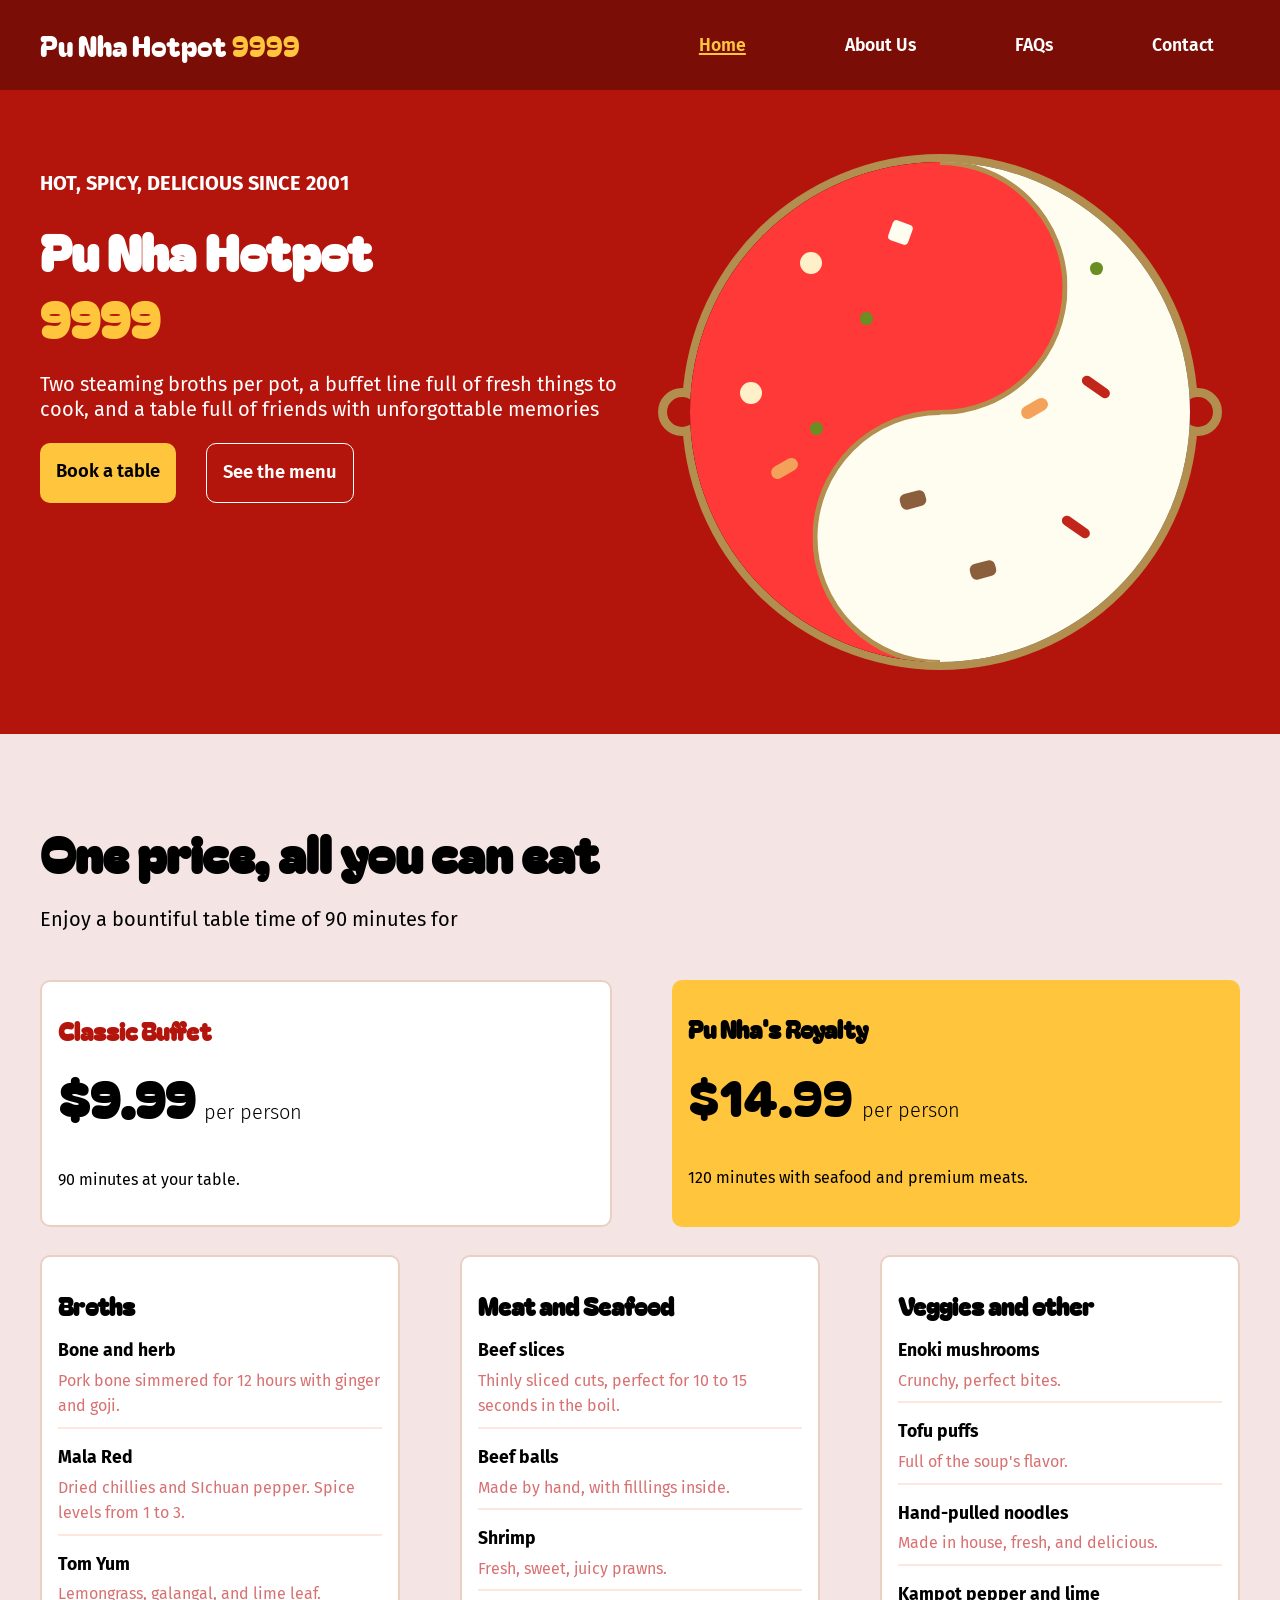
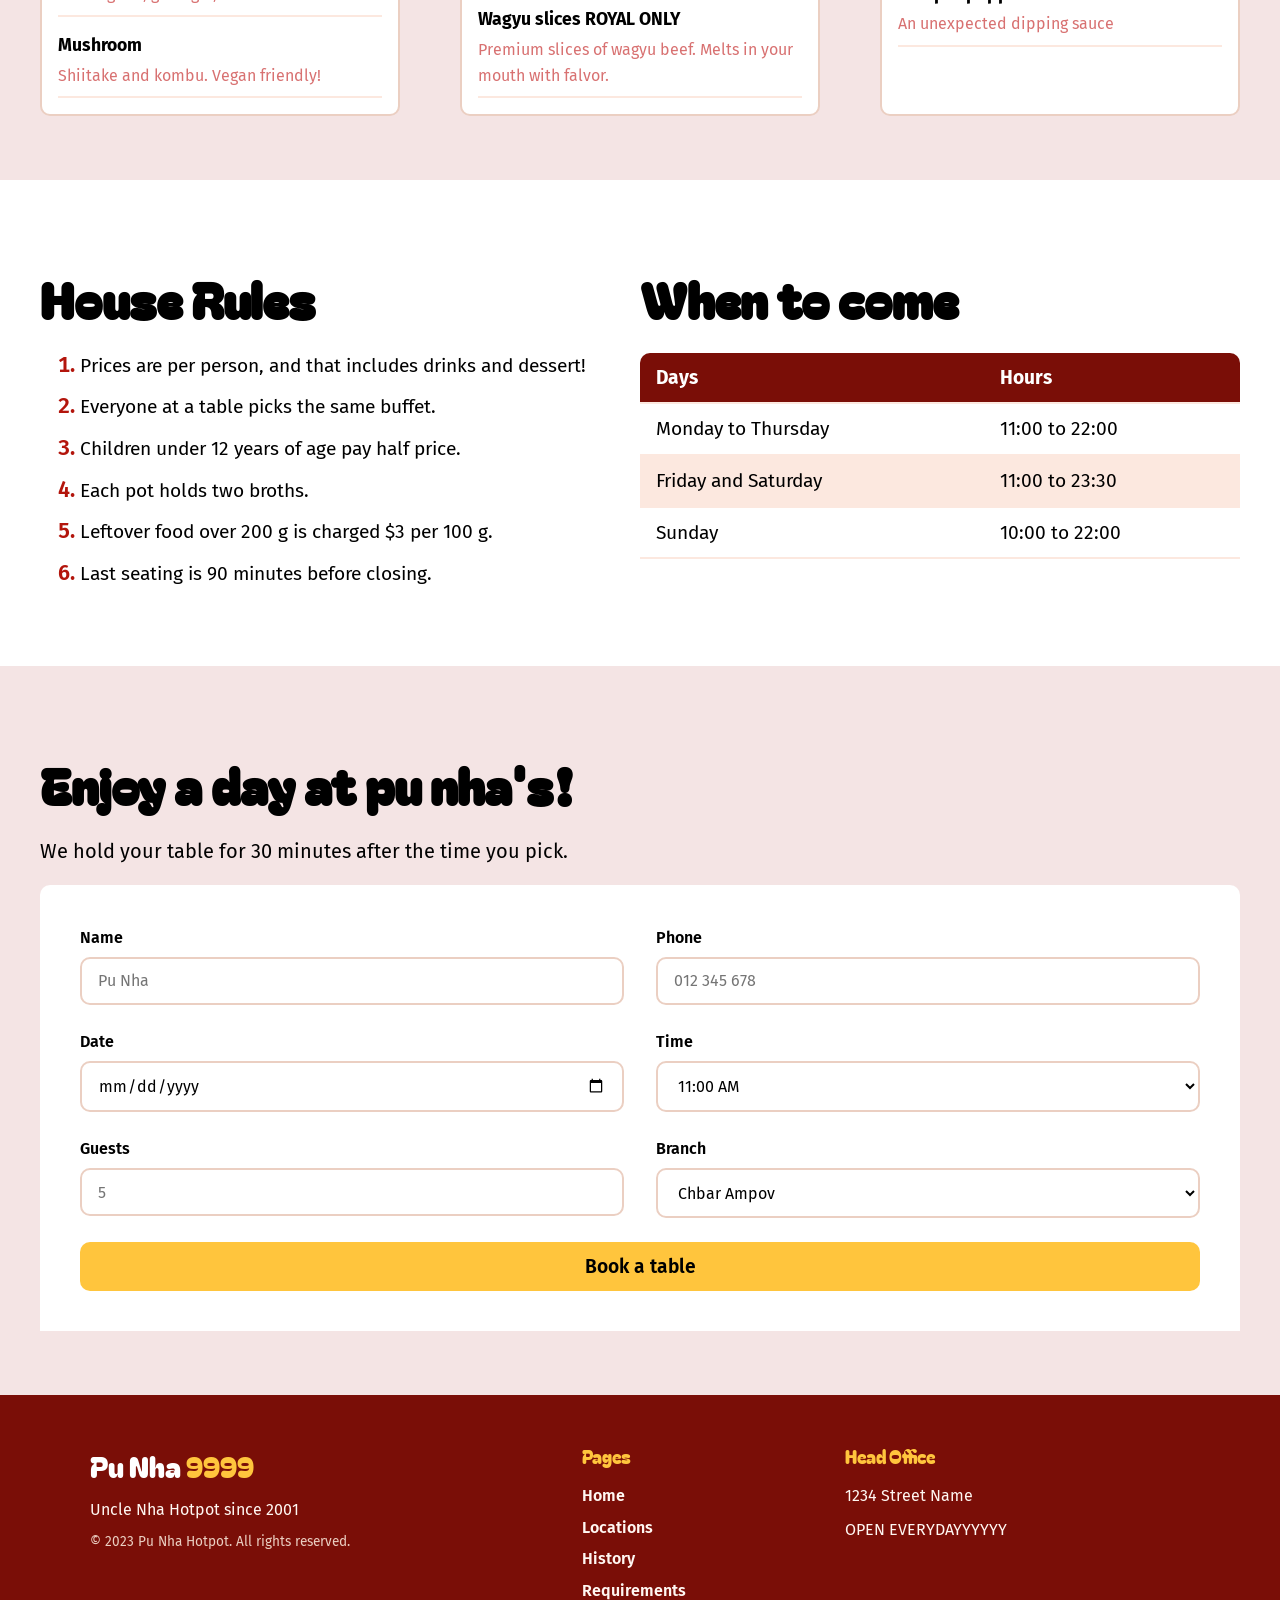
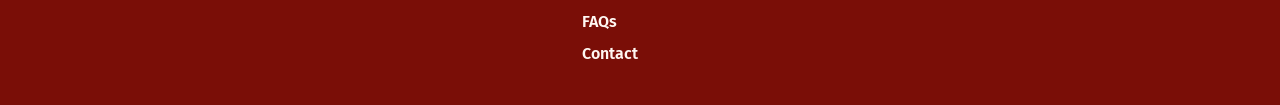
==== index.html @ 995eb87c "Fix the problem in locations" ====
<!doctype html>
<html lang="en">
  <head>
    <link rel="preconnect" href="https://fonts.googleapis.com" />
    <link rel="preconnect" href="https://fonts.gstatic.com" crossorigin />
    <link
      href="https://fonts.googleapis.com/css2?family=Bagel+Fat+One&family=Fira+Sans:ital,wght@0,100;0,200;0,300;0,400;0,500;0,600;0,700;0,800;0,900;1,100;1,200;1,300;1,400;1,500;1,600;1,700;1,800;1,900&display=swap"
      rel="stylesheet"
    />
    <link rel="icon" href="./public/favicon.ico" />
    <meta charset="utf-8" />
    <meta name="viewport" content="width=device-width, initial-scale=1.0" />
    <link rel="stylesheet" href="/style/style.css" />
    <link rel="stylesheet" href="/style/typography.css">
    <title>Homepage  •  Pu Nha Hotpot 9999</title>
  </head>
  <body>

    <header>
      <a href="/" class="nav-header">Pu Nha Hotpot <span>9999</span></a>

      <nav>
        <a href="/" class="nav-item home">Home</a>

        <div class="dropdown">
          <span class="nav-item about-us">About Us</span>
          <div class="dropdown-menu">
            <a href="about%20us/locations.html" class="dropdown-item">Locations</a>
            <a href="about%20us/history.html" class="dropdown-item">History</a>
          </div>
        </div>

        <div class="dropdown">
          <span class="nav-item faqs">FAQs</span>
          <div class="dropdown-menu">
            <a href="/franchising/faqs.html" class="dropdown-item">FAQs</a>
            <a href="/franchising/requirements.html" class="dropdown-item"
              >Requirements</a
            >
          </div>
        </div>

        <a href="contacts.html" class="nav-item contact">Contact</a>
      </nav>
    </header>

    <main>

      <section class="hero">
        <div class="hero-left">
          <div class="hero-left-text">
                <h2>HOT, SPICY, DELICIOUS SINCE 2001</h2>
                <h1>Pu Nha Hotpot</h1>
                <h1><span>9999</span></h1>
                <h3>
                  Two steaming broths per pot, a buffet line full of fresh things to
                  cook, and a table full of friends with unforgottable memories
                </h3>
          </div>

            <div class="hero-left-buttons-container">
              <a href="#form" class="hero-left-button hero-button-left">Book a table</a>
              <a href="#menu" class="hero-left-button hero-button-right">See the menu</a>
            </div>
        </div>

        <div class="hero-right">
          <div class="pot-rim">
            <div class="pot-handle pot-handle-left"></div>
            <div class="pot-handle pot-handle-right"></div>
            <div class="pot-interior">

              <div class="soup soup-red"></div>
              <div class="soup soup-white"></div>

              <div class="curve curve-top"></div>
              <div class="curve curve-bottom"></div>

              <span class="ingredient ingredient-mushroom" style="top: 18%; left: 22%"></span>
              <span class="ingredient ingredient-mushroom" style="top: 44%; left: 10%"></span>
              <span class="ingredient ingredient-tofu" style="top: 12%; left: 40%"></span>
              <span class="ingredient ingredient-bean" style="top: 30%; left: 34%"></span>
              <span class="ingredient ingredient-shrimp" style="top: 60%; left: 16%"></span>
              <span class="ingredient ingredient-bean" style="top: 52%; left: 24%"></span>
              <span class="ingredient ingredient-shrimp" style="top: 48%; left: 66%"></span>
              <span class="ingredient ingredient-bean" style="top: 20%; left: 80%"></span>
              <span class="ingredient ingredient-chili" style="top: 72%; left: 74%"></span>
              <span class="ingredient ingredient-meat" style="top: 80%; left: 56%"></span>
              <span class="ingredient ingredient-chili" style="top: 44%; left: 78%"></span>
              <span class="ingredient ingredient-meat" style="top: 66%; left: 42%"></span>
            </div>
          </div>
        </div>
      </section>

      <section class="menu" id="menu">
        <div class="menu-text">
          <h2 class="content-heading">One price, all you can eat</h2>
          <p class="content-paragraph">
            Enjoy a bountiful table time of 90 minutes for
          </p>
        </div>

          <div class="menu-item-container">

              <div class="menu-item-title menu-item-title-left">
                <h2 class="menu-top-heading">Classic Buffet</h2>
                <h1>$9.99 <span>per person</span></h1>
                <p class="menu-paragraph">90 minutes at your table.</p>
              </div>

              <div class="menu-item-title menu-item-title-right">
                <h2 class="menu-top-heading">Pu Nha's Royalty</h2>
                <h1>$14.99 <span>per person</span></h1>
                <p class="menu-paragraph">120 minutes with seafood and premium meats.</p>
              </div>

          </div>

          <div class="menu-item-container">
            <div class="menu-item-list">
              <h2 class="menu-top-heading">Broths</h2>
              <ul>
                <li>
                  <h4 class="menu-inner-heading">Bone and herb</h4>
                  <p class="menu-inner-paragraph">Pork bone simmered for 12 hours with ginger and goji.</p>
                </li>
                <li>
                  <h4 class="menu-inner-heading">Mala Red</h4>
                  <p class="menu-inner-paragraph">Dried chillies and SIchuan pepper. Spice levels from 1 to 3.</p>
                </li>
                <li>
                  <h4 class="menu-inner-heading">Tom Yum</h4>
                  <p class="menu-inner-paragraph">Lemongrass, galangal, and lime leaf.</p>
                </li>
                <li>
                  <h4 class="menu-inner-heading">Mushroom</h4>
                  <p class="menu-inner-paragraph">Shiitake and kombu. Vegan friendly!</p>
                </li>
              </ul>
            </div>

            <div class="menu-item-list">
              <h2 class="menu-top-heading">Meat and Seafood</h2>
              <ul>
                <li>
                  <h4 class="menu-inner-heading">Beef slices</h4>
                  <p class="menu-inner-paragraph">Thinly sliced cuts, perfect for 10 to 15 seconds in the boil.</p>
                </li>
                <li>
                  <h4 class="menu-inner-heading">Beef balls</h4>
                  <p class="menu-inner-paragraph">Made by hand, with filllings inside.</p>
                </li>
                <li>
                  <h4 class="menu-inner-heading">Shrimp</h4>
                  <p class="menu-inner-paragraph">Fresh, sweet, juicy prawns.</p>
                </li>
                <li>
                  <h4 class="menu-inner-heading">Wagyu slices <span>ROYAL ONLY</span></h4>
                  <p class="menu-inner-paragraph">Premium slices of wagyu beef. Melts in your mouth with falvor.</p>
                </li>
              </ul>   
            </div>

            <div class="menu-item-list">
              <h2 class="menu-top-heading">Veggies and other</h2>
              <ul>
                <li>
                  <h4 class="menu-inner-heading">Enoki mushrooms</h4>
                  <p class="menu-inner-paragraph">Crunchy, perfect bites.</p>
                </li>
                <li>
                  <h4 class="menu-inner-heading">Tofu puffs</h4>
                  <p class="menu-inner-paragraph">Full of the soup's flavor.</p>
                </li>
                <li>
                  <h4 class="menu-inner-heading">Hand-pulled noodles</h4>
                  <p class="menu-inner-paragraph">Made in house, fresh, and delicious.</p>
                </li>
                <li>
                  <h4 class="menu-inner-heading">Kampot pepper and lime</h4>
                  <p class="menu-inner-paragraph">An unexpected dipping sauce</p>
                </li>
              </ul>            
            </div>
          </div>
      </section>

      <section class="info">
        <div class="info-left">
          <h1 class="content-heading">House Rules</h1>
          <ol class="info-left-list">
            <li>Prices are per person, and that includes drinks and dessert!</li>
            <li>Everyone at a table picks the same buffet.</li>
            <li>Children under 12 years of age pay half price.</li>
            <li>Each pot holds two broths.</li>
            <li>Leftover food over 200 g is charged $3 per 100 g.</li>
            <li>Last seating is 90 minutes before closing.</li>
          </ol>
        </div>

        <div class="info-right">
          <h1  class="content-heading">When to come</h1>
          <table class="info-right-table">
            <tr class="list-head">
              <th>Days</th>
              <th>Hours</th>
            </tr>

            <tr>
              <td>Monday to Thursday</td>
              <td>11:00 to 22:00</td>
            </tr>

            <tr>
              <td class="info-right-table-special">Friday and Saturday</td>
              <td class="info-right-table-special">11:00 to 23:30</td>
            </tr>

            <tr>
              <td>Sunday</td>
              <td>10:00 to 22:00</td>
            </tr>
          </table>
        </div>
      </section>

      <section class="form" id="form">
        <div class="form-text">
          <h2 class="content-heading">Enjoy a day at pu nha's!</h2>
          <p class="content-paragraph">We hold your table for 30 minutes after the time you pick.</p>
        </div>

        <form action="/submit" method="post">
          <div class="field">
            <label for="name">Name</label>
            <input
              type="text"
              id="name"
              name="name"
              placeholder="Pu Nha"
              required
            />
          </div>

          <div class="field">
            <label for="phone">Phone</label>
            <input
              type="tel"
              id="phone"
              name="phone"
              placeholder="012 345 678"
              required
            />
          </div>

          <div class="field">
            <label for="date">Date</label>
            <input
              type="date"
              id="date"
              name="date"
              required
            />
          </div>

          <div class="field">
            <label for="time">Time</label>
            <select id="time" name="time" required>
              <option value="11:00">11:00 AM</option>
              <option value="12:00">12:00 PM</option>
              <option value="13:00">1:00 PM</option>
              <option value="14:00">2:00 PM</option>        
              <option value="15:00">3:00 PM</option>    
              <option value="16:00">4:00 PM</option>
              <option value="17:00">5:00 PM</option>
              <option value="18:00">6:00 PM</option>
              <option value="19:00">7:00 PM</option>
              <option value="20:00">8:00 PM</option>
              <option value="21:00">9:00 PM</option>
              <option value="22:00">10:00 PM</option>
            </select>
          </div>

          <div class="field">
            <label for="guests">Guests</label>
            <input
              type="number"
              id="guests"
              name="guests"
              placeholder="5"
              required
            />
          </div>

          <div class="field">
            <label for="branch">Branch</label>
            <select id="branch" name="branch" required>
              <option value="chbar ampov">Chbar Ampov</option>
              <option value="russey keo">Russey Keo</option>
              <option value="ta khmao">Ta Khmao</option>
            </select>
          </div>

            <input type="submit" value="Book a table" class="form-button"/>
        
        </form>

      
        
      </section>
    </main>

    <footer class="site-footer">
      <div class="footer-grid">
        <div>
          <p class="footer-logo">Pu Nha <span>9999</span></p>
          <p>Uncle Nha Hotpot since 2001</p>
          <p class="footer-small">© 2023 Pu Nha Hotpot. All rights reserved.</p>
        </div>

        <div>
          <h3>Pages</h3>
          <ul>
            <li><a href="index.html">Home</a></li>
            <li><a href="about%20us/locations.html">Locations</a></li>
            <li><a href="about%20us/history.html">History</a></li>
            <li><a href="franchising/requirements.html">Requirements</a></li>
            <li><a href="franchising/faqs.html">FAQs</a></li>
            <li><a href="contacts.html">Contact</a></li>
          </ul>
        </div>

        <div>
          <h3>Head Office</h3>
          <p>1234 Street Name</p>
          <p>OPEN EVERYDAYYYYYY</p>
        </div>
      </div>
    </footer>
  </body>
</html>
---- style/style.css ----
@import url("https://fonts.googleapis.com/css2?family=Bagel+Fat+One&family=Fira+Sans:wght@400;600;700&display=swap");

body {
  margin: 0;
  display: flex;
  flex-direction: column;
  min-height: 100dvh;
  padding: 0;
}

main {
  flex: 1;
}

/* --------------------- nav bar ----------------------------*/

header {
  position: sticky;
  top: 0;
  z-index: 10;

  display: flex;
  justify-content: space-between;
  align-items: center;

  height: 10dvh;
  padding-inline: max(1.5rem, calc(100% - 1200px) / 2);
  background-color: #7a0e07;
}

nav {
  display: flex;
  gap: 3em;
}


@media screen and (max-width: 870px) {
  .nav-header {
    display: none;
  } 

  header {
    justify-content: center;
  }

  nav {
    width: 100%;
    justify-content: center;
    gap: 0.5em;
  }
}



.nav-header {
  color: white;
  text-decoration: none;
}

.nav-header span {
  color: #ffc53d;
}

.nav-item {
  display: block;

  padding: 0.9rem 1.6rem; /* change dis value to increase the background box size, I am tempted to just remove it atp.*/

  color: white;
  text-decoration: none;

  border-radius: 12px;
}

.nav-item:hover,
.nav-item.active {
  color: #ffc53d;
  text-decoration: underline;
  text-decoration-thickness: 2px;
  text-underline-offset: 0.1rem;
  cursor: pointer;
}

.home {
  color: #ffc53d;
  text-decoration: underline;
  text-decoration-thickness: 2px;
  text-underline-offset: 0.1rem;
}

.dropdown {
  position: relative;
}

.dropdown-menu {
  position: absolute;
  top: 100%;
  left: 0%;

  display: none;
  flex-direction: column;

  padding: 12px;
  min-width: 100%;

  border: 1px black solid;
  border-radius: 10px;
  background-color: white;
}

.dropdown:hover .dropdown-menu,
.dropdown:focus-within .dropdown-menu {
  display: flex;
}

.dropdown-item {
  padding: 0.5rem 1rem;

  color: black;
  text-decoration: none;
  white-space: nowrap;
}

.dropdown-item:hover {
  border-radius: 10px;

  background-color: #ffc53d;
}

/* ------------ nav bar ends here ----------------*/

/* ------------ Hero ---------------- */

.hero {
    display: flex;
    line-height: 1.6rem;

    padding: 4rem 0;
    padding-inline: max(1.5rem, calc(100% - 1200px) / 2);

    background-color:#b3150c;
}

@media screen and (max-width: 870px) {
  .hero {
    flex-direction: column;
    gap: 1.5rem;
  }
}

.hero-left {
    display: flex;
    flex-direction: column;
    flex: 1;
}

.hero-left h2 {
    color: white;
}

.hero-left h1 {
    color: white;
}

.hero-left span {
    color: #ffc53d;
}

.hero-left h3 {
    color: white;
}

.hero-left-buttons-container {
    display: flex;
    gap: 5%;
}

.hero-left-button {
    text-decoration: none;
    padding: 1rem;

    transition: background-color 0.25s ease, color 0.25s ease, transform 0.3s ease;
}

.hero-button-left {
    color: black;
    background-color:#ffc53d;
    border-radius: 10px;
}

.hero-button-right {
    color: white;
    border: 1px white solid;
    border-radius: 10px;
}

.hero-left-button:hover {

    transform: rotate(2.5deg);

    color: black;
    background-color: white;
} 

/* hero right is empty for now, there will be a hotpot in it */
.hero-right {
    display: flex;
    justify-content: center;
    align-items: center;

    flex: 1;


.pot-rim {
  position: relative;
  isolation: isolate; /* keeps the handles' z-index: -1 inside the pot, not behind the hero */

  width: 90%;
  max-width: 500px;
  padding: 0.5rem;
  aspect-ratio: 1/1;

  border-radius: 50%;
  background-color: #b38f4f;
}

/* handles: gold ring filled with the hero background, tucked behind the rim */
.pot-handle {
  position: absolute;
  top: 50%;
  transform: translateY(-50%);
  z-index: -1;

  width: 3rem;
  aspect-ratio: 1/1;
  box-sizing: border-box;

  border: 0.6rem solid #b38f4f;
  border-radius: 50%;
  background-color: #b3150c;
}

.pot-handle-left {
  left: -1.5rem;
}

.pot-handle-right {
  right: -1.5rem;
}

.pot-interior {
  position: relative;
  width: 100%;
  height: 100%;
  border-radius: 50%;
  overflow: hidden;

  animation: spin 30s linear infinite;
  background-color: black;
}

}

@keyframes spin {
  0% {
    transform: rotate(0deg);
  }
  100% {
    transform: rotate(360deg);
  }
}

.soup {
  position: absolute;
  top: 0;
  width: 50%;
  height: 100%;
}

.soup-red {
  left: 0;
  background-color: #ff3838;
}

.pot-interior:has(.soup-red:hover, .curve-top:hover) :is(.soup-red, .curve-top),
.pot-interior:has(.soup-white:hover, .curve-bottom:hover) :is(.soup-white, .curve-bottom) {
  filter: brightness(1.25);
}

.soup-white {
  right: 0;
  background-color: #fffdf0;

}

.curve {
  position: absolute;
  left: 50%;
  width: calc(50% + 5px); /* +border so the stroke is centered on the 50% circle */
  aspect-ratio: 1/1;
  box-sizing: border-box;
  border: 5px solid #b38f4f;
  border-radius: 50%;
  transform: translateX(-50%);
  z-index: 2;
}

.curve-top {
  top: -2.5px;
  background-color: #ff3838;
  clip-path: inset(0 0 0 50%); /* keep right half: the S-curve */
}

.curve-bottom {
  bottom: -2.5px;
  background-color: #fffdf0;
  clip-path: inset(0 50% 0 0); /* keep left half */
}

/* ingredients: positioned by inline top/left inside .pot-interior */
.ingredient {
  position: absolute;
  z-index: 3; /* above .curve (z-index: 2) */
}

.ingredient-mushroom {
  width: 1.4rem;
  aspect-ratio: 1/1;
  border-radius: 50%;
  background-color: #fff0c9;
}

.ingredient-tofu {
  width: 1.3rem;
  aspect-ratio: 1/1;
  border-radius: 4px;
  background-color: #fffdf0;
  transform: rotate(20deg);
}

.ingredient-bean {
  width: 0.8rem;
  aspect-ratio: 1/1;
  border-radius: 50%;
  background-color: #6b8e23;
}

.ingredient-shrimp {
  width: 1.8rem;
  height: 0.8rem;
  border-radius: 0.8rem;
  background-color: #f4a259;
  transform: rotate(-30deg);
}

.ingredient-chili {
  width: 2rem;
  height: 0.6rem;
  border-radius: 0.6rem;
  background-color: #c2261b;
  transform: rotate(35deg);
}

.ingredient-meat {
  width: 1.6rem;
  height: 1rem;
  border-radius: 6px;
  background-color: #8b5e3c;
  transform: rotate(-15deg);
}

/* ------------ Hero Ends Here --------*/



/* ------------- Menu ---------------- */
.menu {
    display: flex;
    flex-direction: column;
    line-height: 1.6rem;

    padding: 4rem 0;
    padding-inline: max(1.5rem, calc(100% - 1200px) / 2);
    gap: 1.75rem;

    background-color:#f4e4e4;
}

.menu-item-container {
  display: flex;
  flex-direction: row;
  gap: 5%;
}

.menu-item-title {

  border-radius: 10px;
  padding: 1rem;

  flex: 1;

  transition: transform 0.3s ease;
}

@media screen and (max-width: 870px) {
  .menu-item-container {
    flex-direction: column;
    gap: 1.5rem;
  }
}

.menu-item-title:hover, .menu-item-list:hover {
  transform: rotate(1.25deg);
}

.menu-item-title-left {
  background-color: white;
  border: 2px solid #ebcfc2;
}

.menu-item-title-right {
  background-color: #ffc53d;
}

.menu-item-list {
  background-color: white;
  border: 2px solid #ebcfc2;
  border-radius: 10px;
  padding: 1rem;

  flex: 1;

  transition: transform 0.3s ease;
}


.menu-item-list ul {
  display: flex;
  flex-direction: column;
  list-style: none;

  padding-left: 0;
  margin: 0;

  gap: 1rem;
}

.menu-item-list ul li {
  border-bottom: 2px solid #fce8df;
}

.menu-item-list ul li h4 {
  margin-top: 0px;
  margin-bottom: 0.25rem;
}

.menu-item-list ul li p {
  margin-top: 0;
  margin-bottom: 0.5rem;
}



/* ------------- Menu Ends Here ------ */

/* ------------- Info --------------- */
.info {
    display: flex;
    line-height: 1.6rem;

    padding: 4rem 0;
    padding-inline: max(1.5rem, calc(100% - 1200px) / 2);

}

@media screen and (max-width: 870px) {
  .info {flex-direction: column;}
}

.info-left ol {
  display: flex;
  flex-direction: column;
  gap: 1rem;

}

.info-left, .info-right {
    flex: 1;
}

.info-right table {
  border-collapse: separate;
  border-spacing: 0;

  text-align: left;
  width: 100%;


  border-radius: 10px 10px 0px 0px;
  overflow: hidden;
}

.info-right-table th, 
.info-right-table td {
  padding: 12px 16px;
  border-bottom: 2px #fce8df solid;
}

.info-right-table-special {
  background-color: #fce8df;
}

.info-right-table th {
  background-color: #7a0e07;
  color: white;
}

/* ------------- Info Ends here ------ */

/* ------------- Form --------------- */
.form {
    display: flex;
    flex-direction: column;
    line-height: 1.6rem;

    padding: 4rem 0;
    padding-inline: max(1.5rem, calc(100% - 1200px) / 2);

    background-color:#f4e4e4;    
}

.form form {
    display: grid;
    grid-template-columns: 1fr 1fr;
    gap: 1.5rem 2rem;

    padding: 2.5rem;
    border-radius: 10px 10px 0 0;
    background-color: white;
}

.field {
    display: flex;
    flex-direction: column;
    gap: 0.4rem;

}

.field input,
.field select {
    box-sizing: border-box;
    width: 100%;
    padding: 0.8rem 1rem;

    border: 2px solid #ebcfc2;
    border-radius: 10px;
    background-color: white;
}

.field input:hover,
.field select:hover,
.field input:focus,
.field select:focus {
    border-color: #b3150c;
    background-color: #fff7f2;
}

.form-button {
    grid-column: 1 / -1;
    width: 100%;

    cursor: pointer;
    justify-self: center;

    padding: 0.8rem 1.5rem;
    border: none;
    border-radius: 10px;
    background-color: #ffc53d;

    font-size: 1.2rem;
    font-weight: 600;

    transition: background-color 0.25s ease, color 0.25s ease, transform 0.3s ease;
}

.form-button:active {
  background-color: #b3150c;
  color: white;
  transform: scale(1.01);

}
/* ------------- Form Ends here ------ */
/* ----------------- HOMEPAGE ENDS HERE ----------------------*/

/* ------------ Footer ----------------*/
.site-footer {
  background: #7a0e07;
  color: #fff7f2;
  line-height: 1.6;
  padding: 48px 16px 32px;
}

.footer-grid {
  max-width: 1100px;
  margin: 0 auto;
  display: grid;
  grid-template-columns: 2fr 1fr 1.5fr;
  gap: 32px;
}

.footer-logo {
  color: white;
  margin: 0 0 8px;
}

.footer-logo span {
  color: #ffc53d;
}

.site-footer h3 {
  color: #ffc53d;
  margin: 0 0 12px;
}

.site-footer p {
  margin: 0 0 8px;
}

.site-footer ul {
  list-style: none;
  margin: 0;
  padding: 0;
}

.site-footer li {
  margin-bottom: 6px;
}

.site-footer a {
  color: #fff7f2;
  text-decoration: none;
}

.site-footer a:hover {
  color: #ffc53d;
  text-decoration: underline;
}

.footer-small {
  color: #ebcfc2;
}

@media (max-width: 700px) {
  .footer-grid {
    grid-template-columns: 1fr;
  }
}
/* ------------ End Footer ----------------*/

/* Start of the sub-heading styling */

.heading {
  background-color: #b3150c;
  margin: 0%;
}
.heading-label {
  margin: 0%;
  padding: 2% 0 0 10%;
  font-family: "Bagel Fat One", sans-serif;
  font-size: 3rem;
  color: white;
  font-weight: 100;
}
@media (min-width: 700px) {
  .heading-label {
    margin: 0%;
    padding: 2% 0 0 15%;
    font-family: "Bagel Fat One", sans-serif;
    font-size: 4rem;
    color: white;
    font-weight: 100;
  }
}
.heading-content {
  font-family: "Fira Sans", sans-serif;
  color: white;
  font-weight: 700;
  font-size: 1.5rem;
  margin: 0%;
  padding: 1% 0 0 10%;
}
@media (min-width: 700px) {
  .heading-content {
    font-family: "Fira Sans", sans-serif;
    color: white;
    font-weight: 700;
    font-size: 1.5rem;
    margin: 0%;
    padding: 1% 0 0 15%;
  }
}

/* End of subheading styling */
---- style/typography.css ----
body,
input,
select {
    font-family: 'Fira Sans', Arial, sans-serif;
}

/* ---------- nav ---------- */

.nav-header {
    font-family: "Bagel Fat One", serif;
    font-size: 1.75rem;
}

.nav-item {
    font-size: 1.1rem;
    font-weight: 600;
}

@media screen and (max-width: 412px) {
    .nav-item {
        font-size: 0.9rem;
    }
}

/* ---------- hero ---------- */

.hero-left h1,
.hero-left span {
    font-family: "Bagel Fat One", serif;
    font-size: 3.125rem;
}

.hero-left h2 {
    font-size: 1.25rem;
}

.hero-left h3 {
    font-size: 1.25rem;
    font-weight: 400;
}

.hero-left-button {
    font-size: 1.15rem;
    font-weight: 600;
}

/* ---------- shared section intro (menu, info, form) ---------- */

.content-top-heading {
    font-size: 1.25rem;
    color: #d87171;
}

.content-heading {
    font-family: "Bagel Fat One", serif;
    font-size: 3.125rem;
}

.content-paragraph {
    font-size: 1.25rem;
}

/* ---------- menu ---------- */

.menu h1 {
    font-family: "Bagel Fat One", serif;
}

.menu-top-heading {
    font-family: "Bagel Fat One", serif;
}

.menu-item-title h1 {
    font-size: 3.125rem;
}

.menu-item-title h1 span {
    font-family: 'Fira Sans', Arial, sans-serif;
    font-size: 1.25rem;
    font-weight: 300;
    color: black;
}

.menu-item-title-left h2 {
    color: #b3150c;
}

.menu-item-title-right h1 {
    color: black;
    font-weight: 100;
}

.menu-inner-heading {
    font-size: 1.1rem;
}

.menu-inner-paragraph {
    color: #d87171;
}

/* ---------- info ---------- */

.info ol li {
    font-size: 1.2rem;
}

.info ol li::marker {
    font-size: 1.35rem;
    font-weight: 600;
    color: #b3150c;
}

.info th,
.info td {
    font-size: 1.2rem;
}

/* ---------- form ---------- */

.field label {
    font-weight: 600;
}

.field input,
.field select {
    font-size: 1rem;
}

/* ---------- footer ---------- */

.footer-logo {
    font-family: "Bagel Fat One", serif;
    font-size: 1.8rem;
}

.site-footer h3 {
    font-family: "Bagel Fat One", serif;
    font-size: 1.1rem;
    font-weight: 400;
}

.site-footer a {
    font-weight: 600;
}

.footer-small {
    font-size: 0.85rem;
}

@media screen and (max-width: 630px) {
    .content-heading,
    .hero-left h1,
    .menu-item-title h1 
    {
        font-size: 2.5rem;
    }
}

@media screen and (max-width: 510px) {
    .content-heading,
    .hero-left h1,
    .menu-item-title h1 
    {
        font-size: 2rem;
    }
}

@media screen and (max-width: 400px) {
    .content-heading,
    .hero-left h1,
    .menu-item-title h1 
    {
        font-size: 1.75rem;
    }
}
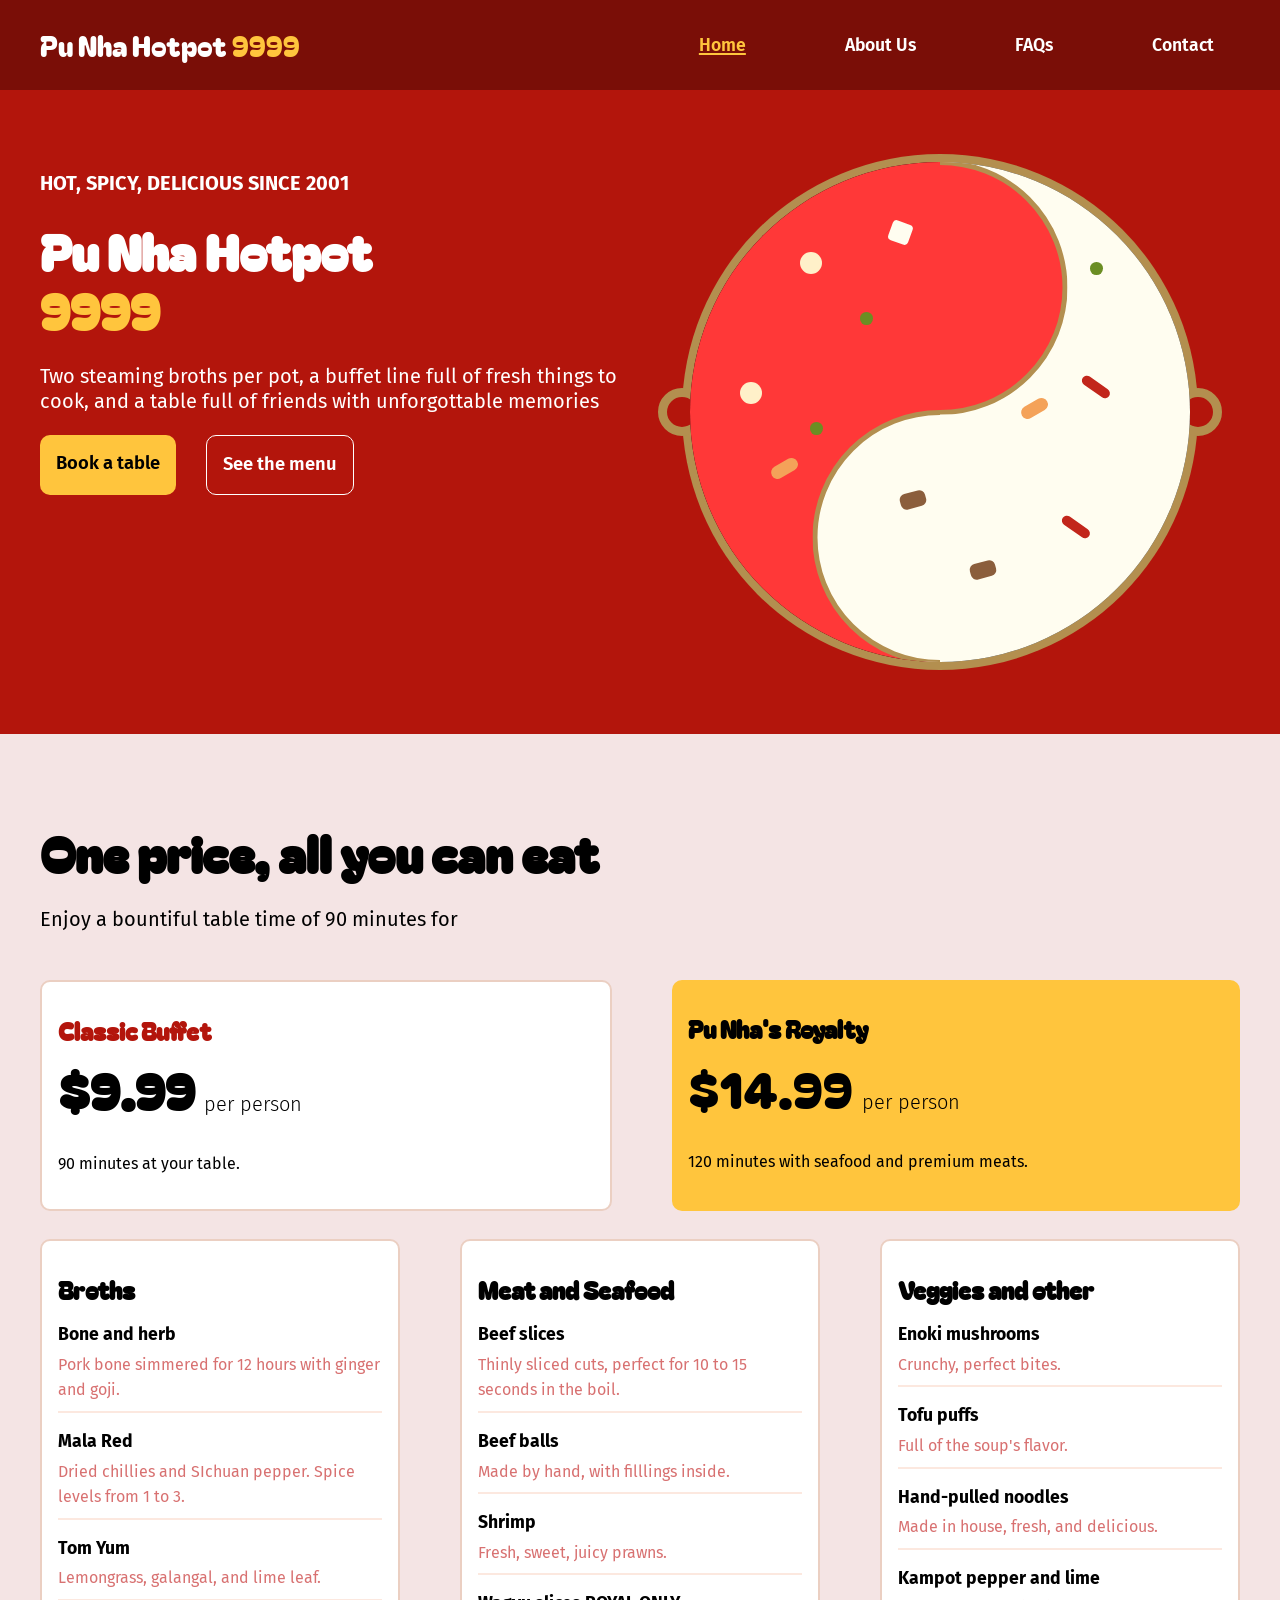
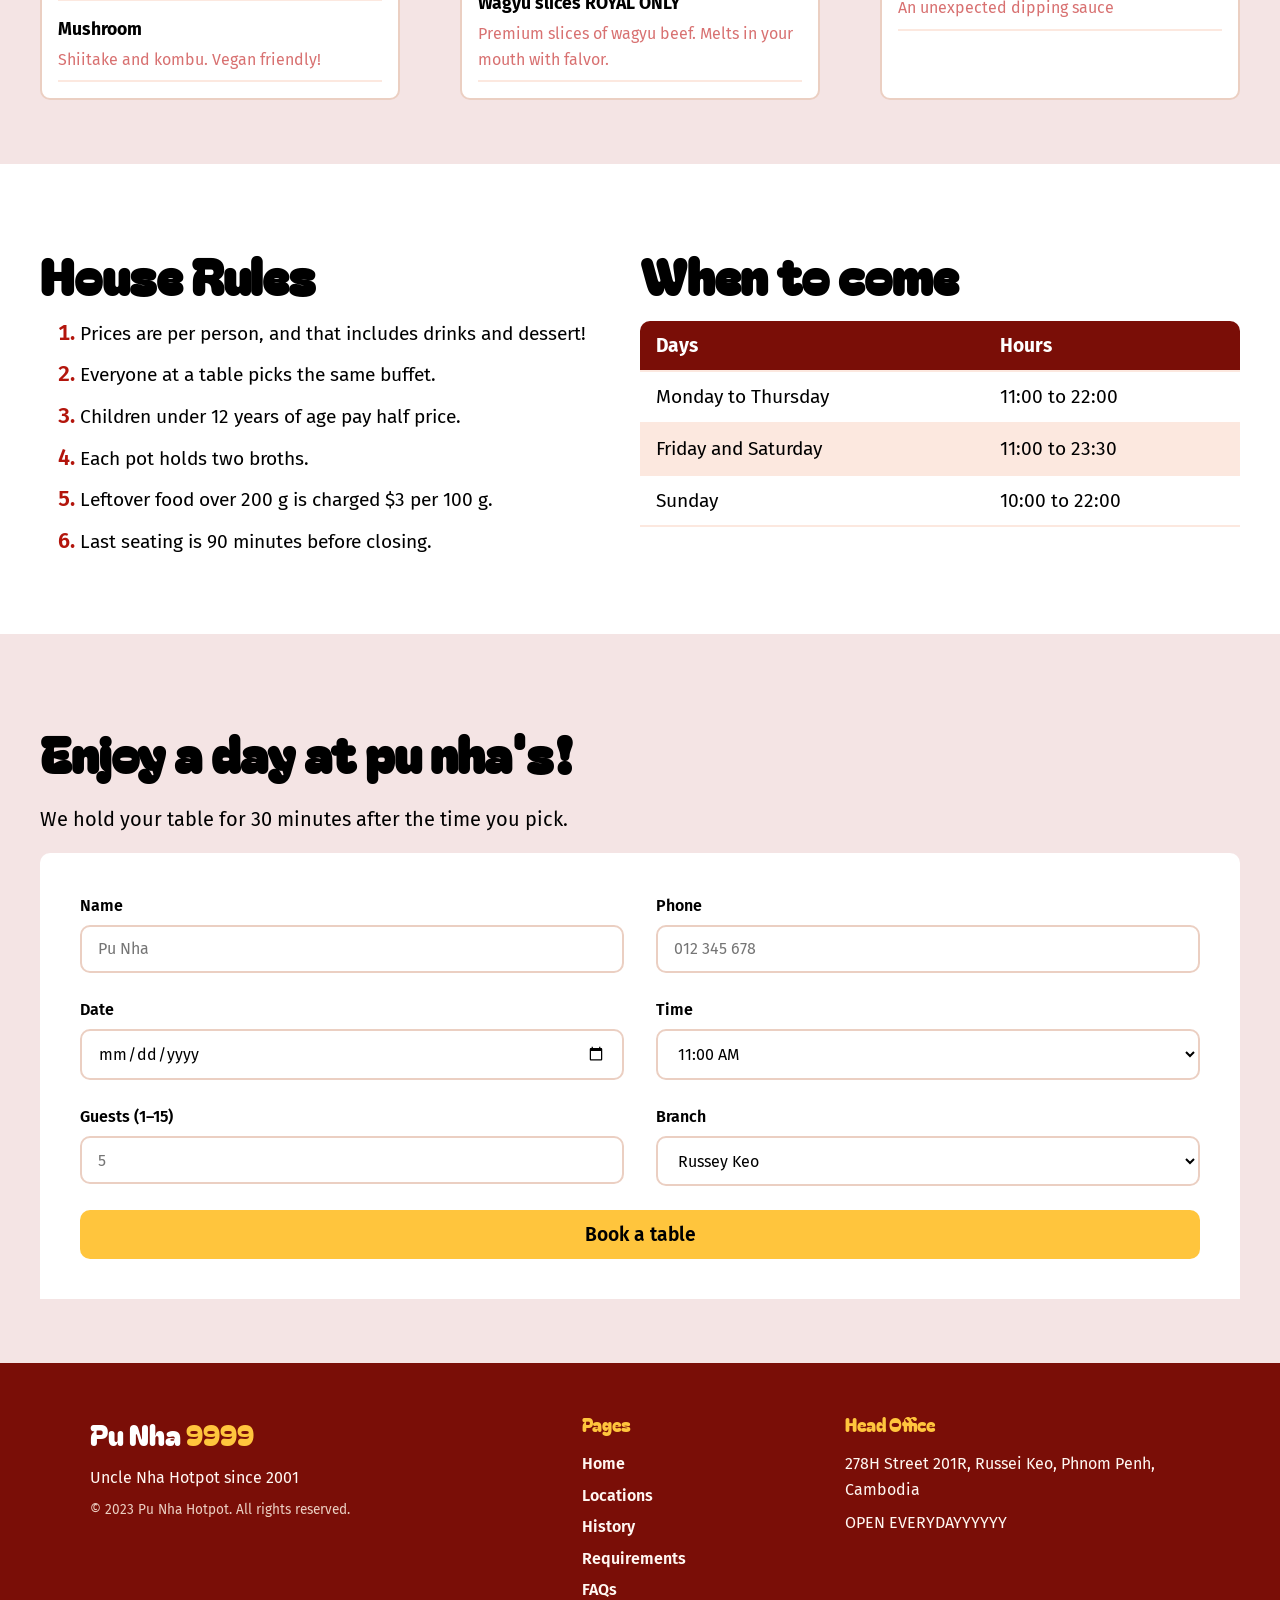
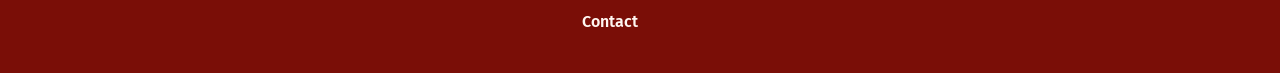
==== commit d1b79738: "Unify shared nav, footer, form and font loading across pages - Booking form: match branch list to lo" ====
--- a/index.html
+++ b/index.html
@@ -1,29 +1,23 @@
 <!doctype html>
 <html lang="en">
   <head>
-    <link rel="preconnect" href="https://fonts.googleapis.com" />
-    <link rel="preconnect" href="https://fonts.gstatic.com" crossorigin />
-    <link
-      href="https://fonts.googleapis.com/css2?family=Bagel+Fat+One&family=Fira+Sans:ital,wght@0,100;0,200;0,300;0,400;0,500;0,600;0,700;0,800;0,900;1,100;1,200;1,300;1,400;1,500;1,600;1,700;1,800;1,900&display=swap"
-      rel="stylesheet"
-    />
     <link rel="icon" href="./public/favicon.ico" />
     <meta charset="utf-8" />
     <meta name="viewport" content="width=device-width, initial-scale=1.0" />
-    <link rel="stylesheet" href="/style/style.css" />
-    <link rel="stylesheet" href="/style/typography.css">
+    <link rel="stylesheet" href="style/style.css" />
+    <link rel="stylesheet" href="style/typography.css">
     <title>Homepage  •  Pu Nha Hotpot 9999</title>
   </head>
   <body>
 
     <header>
-      <a href="/" class="nav-header">Pu Nha Hotpot <span>9999</span></a>
+      <a href="index.html" class="nav-header">Pu Nha Hotpot <span>9999</span></a>
 
       <nav>
-        <a href="/" class="nav-item home">Home</a>
+        <a href="index.html" class="nav-item active">Home</a>
 
         <div class="dropdown">
-          <span class="nav-item about-us">About Us</span>
+          <span class="nav-item">About Us</span>
           <div class="dropdown-menu">
             <a href="about%20us/locations.html" class="dropdown-item">Locations</a>
             <a href="about%20us/history.html" class="dropdown-item">History</a>
@@ -31,16 +25,15 @@
         </div>
 
         <div class="dropdown">
-          <span class="nav-item faqs">FAQs</span>
+          <span class="nav-item">FAQs</span>
           <div class="dropdown-menu">
-            <a href="/franchising/faqs.html" class="dropdown-item">FAQs</a>
-            <a href="/franchising/requirements.html" class="dropdown-item"
-              >Requirements</a
-            >
-          </div>
-        </div>
-
-        <a href="contacts.html" class="nav-item contact">Contact</a>
+            <a href="franchising/faqs.html" class="dropdown-item">FAQs</a>
+            <a href="franchising/requirements.html" class="dropdown-item"
+              >Requirements</a>
+          </div>
+        </div>
+
+        <a href="contacts.html" class="nav-item">Contact</a>
       </nav>
     </header>
 
@@ -49,13 +42,12 @@
       <section class="hero">
         <div class="hero-left">
           <div class="hero-left-text">
-                <h2>HOT, SPICY, DELICIOUS SINCE 2001</h2>
-                <h1>Pu Nha Hotpot</h1>
-                <h1><span>9999</span></h1>
-                <h3>
+                <p class="hero-top-heading">HOT, SPICY, DELICIOUS SINCE 2001</p>
+                <h1>Pu Nha Hotpot <span>9999</span></h1>
+                <p class="hero-subtitle">
                   Two steaming broths per pot, a buffet line full of fresh things to
                   cook, and a table full of friends with unforgottable memories
-                </h3>
+                </p>
           </div>
 
             <div class="hero-left-buttons-container">
@@ -104,14 +96,14 @@
           <div class="menu-item-container">
 
               <div class="menu-item-title menu-item-title-left">
-                <h2 class="menu-top-heading">Classic Buffet</h2>
-                <h1>$9.99 <span>per person</span></h1>
+                <h3 class="menu-top-heading">Classic Buffet</h3>
+                <p class="menu-price">$9.99 <span>per person</span></p>
                 <p class="menu-paragraph">90 minutes at your table.</p>
               </div>
 
               <div class="menu-item-title menu-item-title-right">
-                <h2 class="menu-top-heading">Pu Nha's Royalty</h2>
-                <h1>$14.99 <span>per person</span></h1>
+                <h3 class="menu-top-heading">Pu Nha's Royalty</h3>
+                <p class="menu-price">$14.99 <span>per person</span></p>
                 <p class="menu-paragraph">120 minutes with seafood and premium meats.</p>
               </div>
 
@@ -119,7 +111,7 @@
 
           <div class="menu-item-container">
             <div class="menu-item-list">
-              <h2 class="menu-top-heading">Broths</h2>
+              <h3 class="menu-top-heading">Broths</h3>
               <ul>
                 <li>
                   <h4 class="menu-inner-heading">Bone and herb</h4>
@@ -141,7 +133,7 @@
             </div>
 
             <div class="menu-item-list">
-              <h2 class="menu-top-heading">Meat and Seafood</h2>
+              <h3 class="menu-top-heading">Meat and Seafood</h3>
               <ul>
                 <li>
                   <h4 class="menu-inner-heading">Beef slices</h4>
@@ -163,7 +155,7 @@
             </div>
 
             <div class="menu-item-list">
-              <h2 class="menu-top-heading">Veggies and other</h2>
+              <h3 class="menu-top-heading">Veggies and other</h3>
               <ul>
                 <li>
                   <h4 class="menu-inner-heading">Enoki mushrooms</h4>
@@ -188,7 +180,7 @@
 
       <section class="info">
         <div class="info-left">
-          <h1 class="content-heading">House Rules</h1>
+          <h2 class="content-heading">House Rules</h2>
           <ol class="info-left-list">
             <li>Prices are per person, and that includes drinks and dessert!</li>
             <li>Everyone at a table picks the same buffet.</li>
@@ -200,7 +192,7 @@
         </div>
 
         <div class="info-right">
-          <h1  class="content-heading">When to come</h1>
+          <h2 class="content-heading">When to come</h2>
           <table class="info-right-table">
             <tr class="list-head">
               <th>Days</th>
@@ -232,6 +224,8 @@
         </div>
 
         <form action="/submit" method="post">
+          <fieldset>
+            <legend>Table reservation details</legend>
           <div class="field">
             <label for="name">Name</label>
             <input
@@ -283,12 +277,15 @@
           </div>
 
           <div class="field">
-            <label for="guests">Guests</label>
+            <label for="guests">Guests (1–15)</label>
             <input
               type="number"
               id="guests"
               name="guests"
               placeholder="5"
+              min="1"
+              max="15"
+              step="1"
               required
             />
           </div>
@@ -296,11 +293,13 @@
           <div class="field">
             <label for="branch">Branch</label>
             <select id="branch" name="branch" required>
+              <option value="russey keo">Russey Keo</option>
+              <option value="prampi makara">Prampi Makara</option>
               <option value="chbar ampov">Chbar Ampov</option>
-              <option value="russey keo">Russey Keo</option>
               <option value="ta khmao">Ta Khmao</option>
             </select>
           </div>
+          </fieldset>
 
             <input type="submit" value="Book a table" class="form-button"/>
         
@@ -333,7 +332,7 @@
 
         <div>
           <h3>Head Office</h3>
-          <p>1234 Street Name</p>
+          <p>278H Street 201R, Russei Keo, Phnom Penh, Cambodia</p>
           <p>OPEN EVERYDAYYYYYY</p>
         </div>
       </div>
--- a/style/style.css
+++ b/style/style.css
@@ -1,4 +1,4 @@
-@import url("https://fonts.googleapis.com/css2?family=Bagel+Fat+One&family=Fira+Sans:wght@400;600;700&display=swap");
+@import url("https://fonts.googleapis.com/css2?family=Bagel+Fat+One&family=Fira+Sans:wght@300;400;600;700&display=swap");
 
 body {
   margin: 0;
@@ -72,20 +72,33 @@
   border-radius: 12px;
 }
 
+/* hover / keyboard focus / pressed / current page. No :visited style: nav links stay the same colour whether visited or not. */
 .nav-item:hover,
+.nav-item:focus-visible,
 .nav-item.active {
   color: #ffc53d;
+  cursor: pointer;
+}
+
+.nav-item:hover,
+.nav-item:focus-visible {
+  background-color: #b3150c;
+}
+
+.nav-item:active {
+  background-color: #5c0a05;
+}
+
+.nav-item.active {
   text-decoration: underline;
   text-decoration-thickness: 2px;
   text-underline-offset: 0.1rem;
-  cursor: pointer;
-}
-
-.home {
-  color: #ffc53d;
-  text-decoration: underline;
-  text-decoration-thickness: 2px;
-  text-underline-offset: 0.1rem;
+}
+
+.nav-item:focus-visible,
+.dropdown-item:focus-visible {
+  outline: 2px solid #ffc53d;
+  outline-offset: 2px;
 }
 
 .dropdown {
@@ -119,11 +132,24 @@
   color: black;
   text-decoration: none;
   white-space: nowrap;
-}
-
-.dropdown-item:hover {
   border-radius: 10px;
-
+}
+
+.dropdown-item:hover,
+.dropdown-item:focus-visible {
+  background-color: #ffc53d;
+}
+
+.dropdown-item:active {
+  background-color: #e0a41a;
+}
+
+.dropdown-item.active {
+  font-weight: 700;
+  background-color: #ffe9b0;
+}
+
+.dropdown-item.active:hover {
   background-color: #ffc53d;
 }
 
@@ -154,7 +180,7 @@
     flex: 1;
 }
 
-.hero-left h2 {
+.hero-top-heading {
     color: white;
 }
 
@@ -166,7 +192,7 @@
     color: #ffc53d;
 }
 
-.hero-left h3 {
+.hero-subtitle {
     color: white;
 }
 
@@ -539,6 +565,33 @@
     background-color: white;
 }
 
+.form fieldset {
+    display: grid;
+    grid-column: 1 / -1;
+    grid-template-columns: 1fr 1fr;
+    gap: 1.5rem 2rem;
+
+    min-width: 0;
+    margin: 0;
+    padding: 0;
+    border: 0;
+}
+
+@media screen and (max-width: 500px) {
+    .form fieldset {
+        grid-template-columns: 1fr;
+    }
+}
+
+.form legend {
+    position: absolute;
+    width: 1px;
+    height: 1px;
+    overflow: hidden;
+    clip-path: inset(50%);
+    white-space: nowrap;
+}
+
 .field {
     display: flex;
     flex-direction: column;
--- a/style/typography.css
+++ b/style/typography.css
@@ -30,11 +30,18 @@
     font-size: 3.125rem;
 }
 
-.hero-left h2 {
-    font-size: 1.25rem;
+.hero-left h1 span {
+    display: block;
+    margin-top: 0.67em;
 }
 
-.hero-left h3 {
+.hero-top-heading {
+    font-size: 1.25rem;
+    font-weight: 700;
+    margin-block: 0.83em;
+}
+
+.hero-subtitle {
     font-size: 1.25rem;
     font-weight: 400;
 }
@@ -56,36 +63,44 @@
     font-size: 3.125rem;
 }
 
+.info .content-heading {
+    margin-block: 0.67em;
+}
+
 .content-paragraph {
     font-size: 1.25rem;
 }
 
 /* ---------- menu ---------- */
 
-.menu h1 {
+.menu-price {
     font-family: "Bagel Fat One", serif;
+    font-weight: 700;
+    margin-block: 0.67em;
 }
 
 .menu-top-heading {
     font-family: "Bagel Fat One", serif;
+    font-size: 1.5em;
+    margin-block: 0.83em;
 }
 
-.menu-item-title h1 {
+.menu-item-title .menu-price {
     font-size: 3.125rem;
 }
 
-.menu-item-title h1 span {
+.menu-item-title .menu-price span {
     font-family: 'Fira Sans', Arial, sans-serif;
     font-size: 1.25rem;
     font-weight: 300;
     color: black;
 }
 
-.menu-item-title-left h2 {
+.menu-item-title-left .menu-top-heading {
     color: #b3150c;
 }
 
-.menu-item-title-right h1 {
+.menu-item-title-right .menu-price {
     color: black;
     font-weight: 100;
 }
@@ -150,7 +165,7 @@
 @media screen and (max-width: 630px) {
     .content-heading,
     .hero-left h1,
-    .menu-item-title h1 
+    .menu-item-title .menu-price
     {
         font-size: 2.5rem;
     }
@@ -159,7 +174,7 @@
 @media screen and (max-width: 510px) {
     .content-heading,
     .hero-left h1,
-    .menu-item-title h1 
+    .menu-item-title .menu-price
     {
         font-size: 2rem;
     }
@@ -168,7 +183,7 @@
 @media screen and (max-width: 400px) {
     .content-heading,
     .hero-left h1,
-    .menu-item-title h1 
+    .menu-item-title .menu-price
     {
         font-size: 1.75rem;
     }
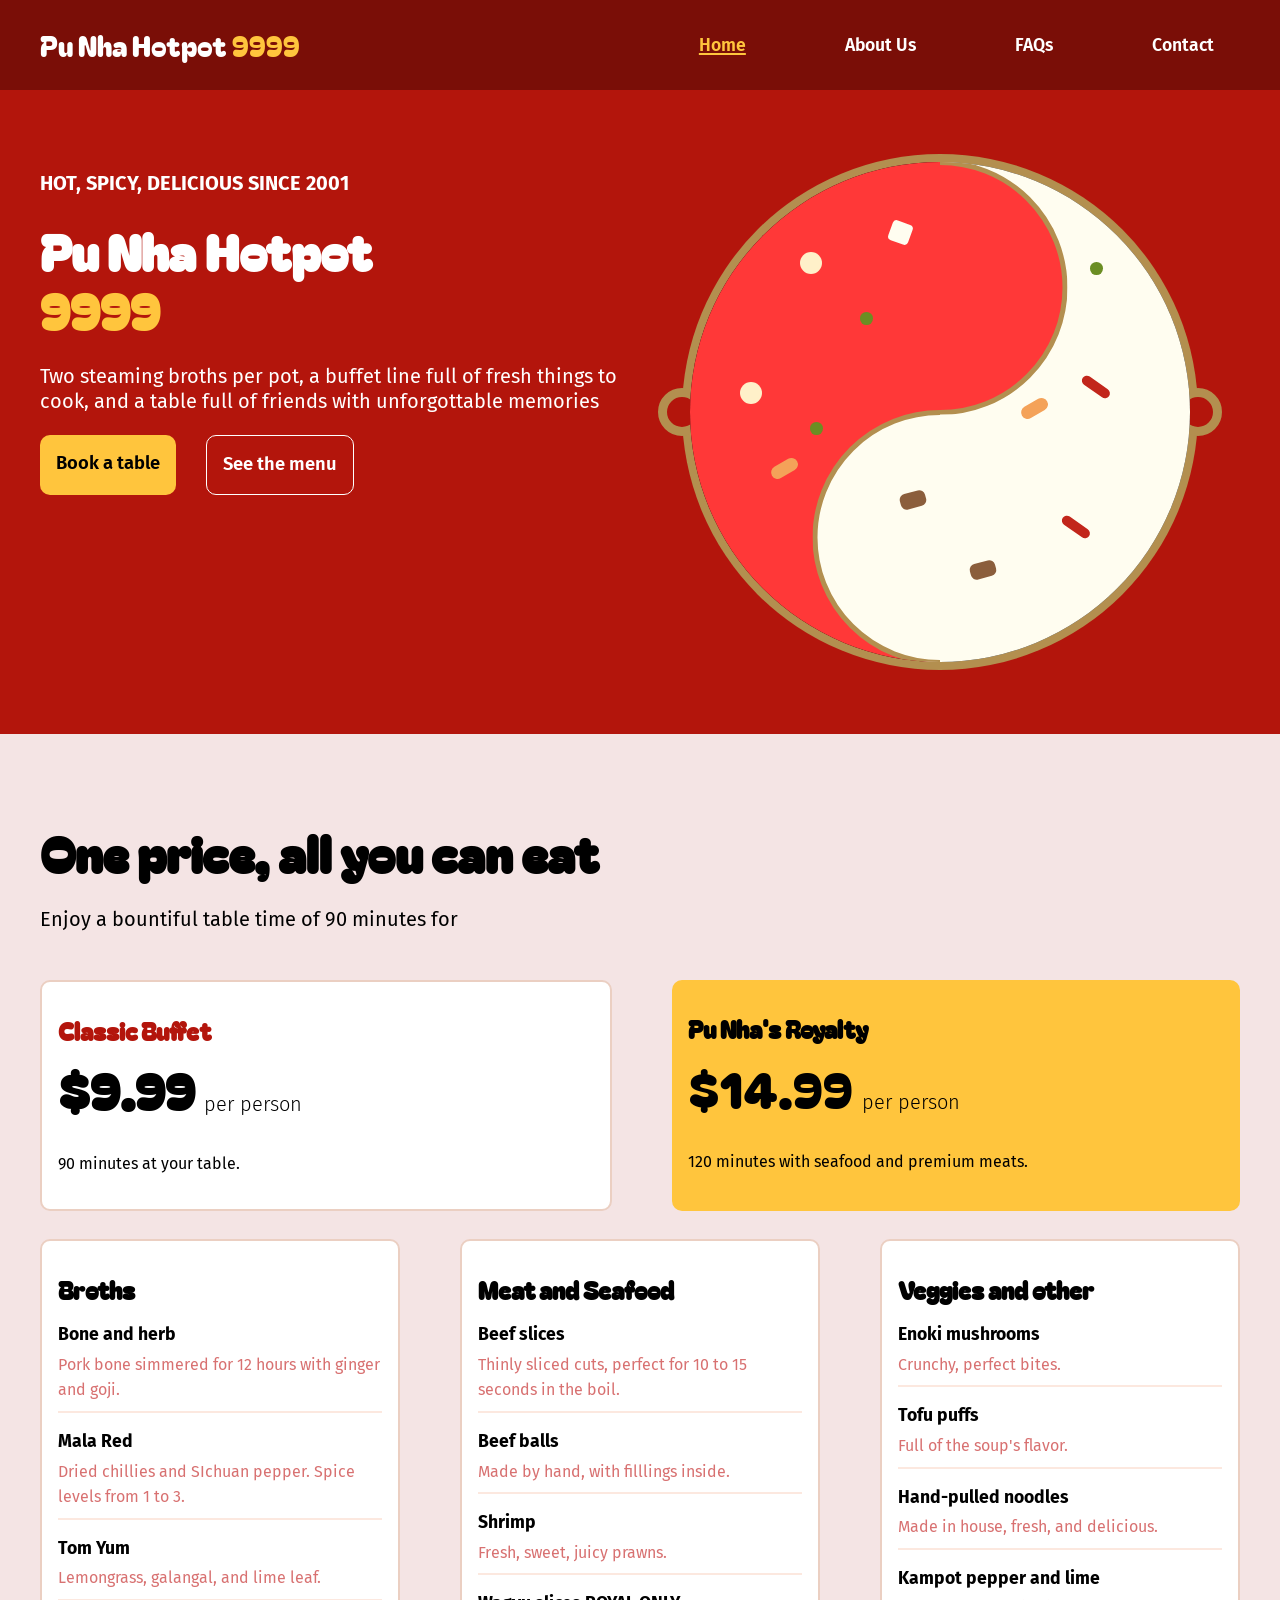
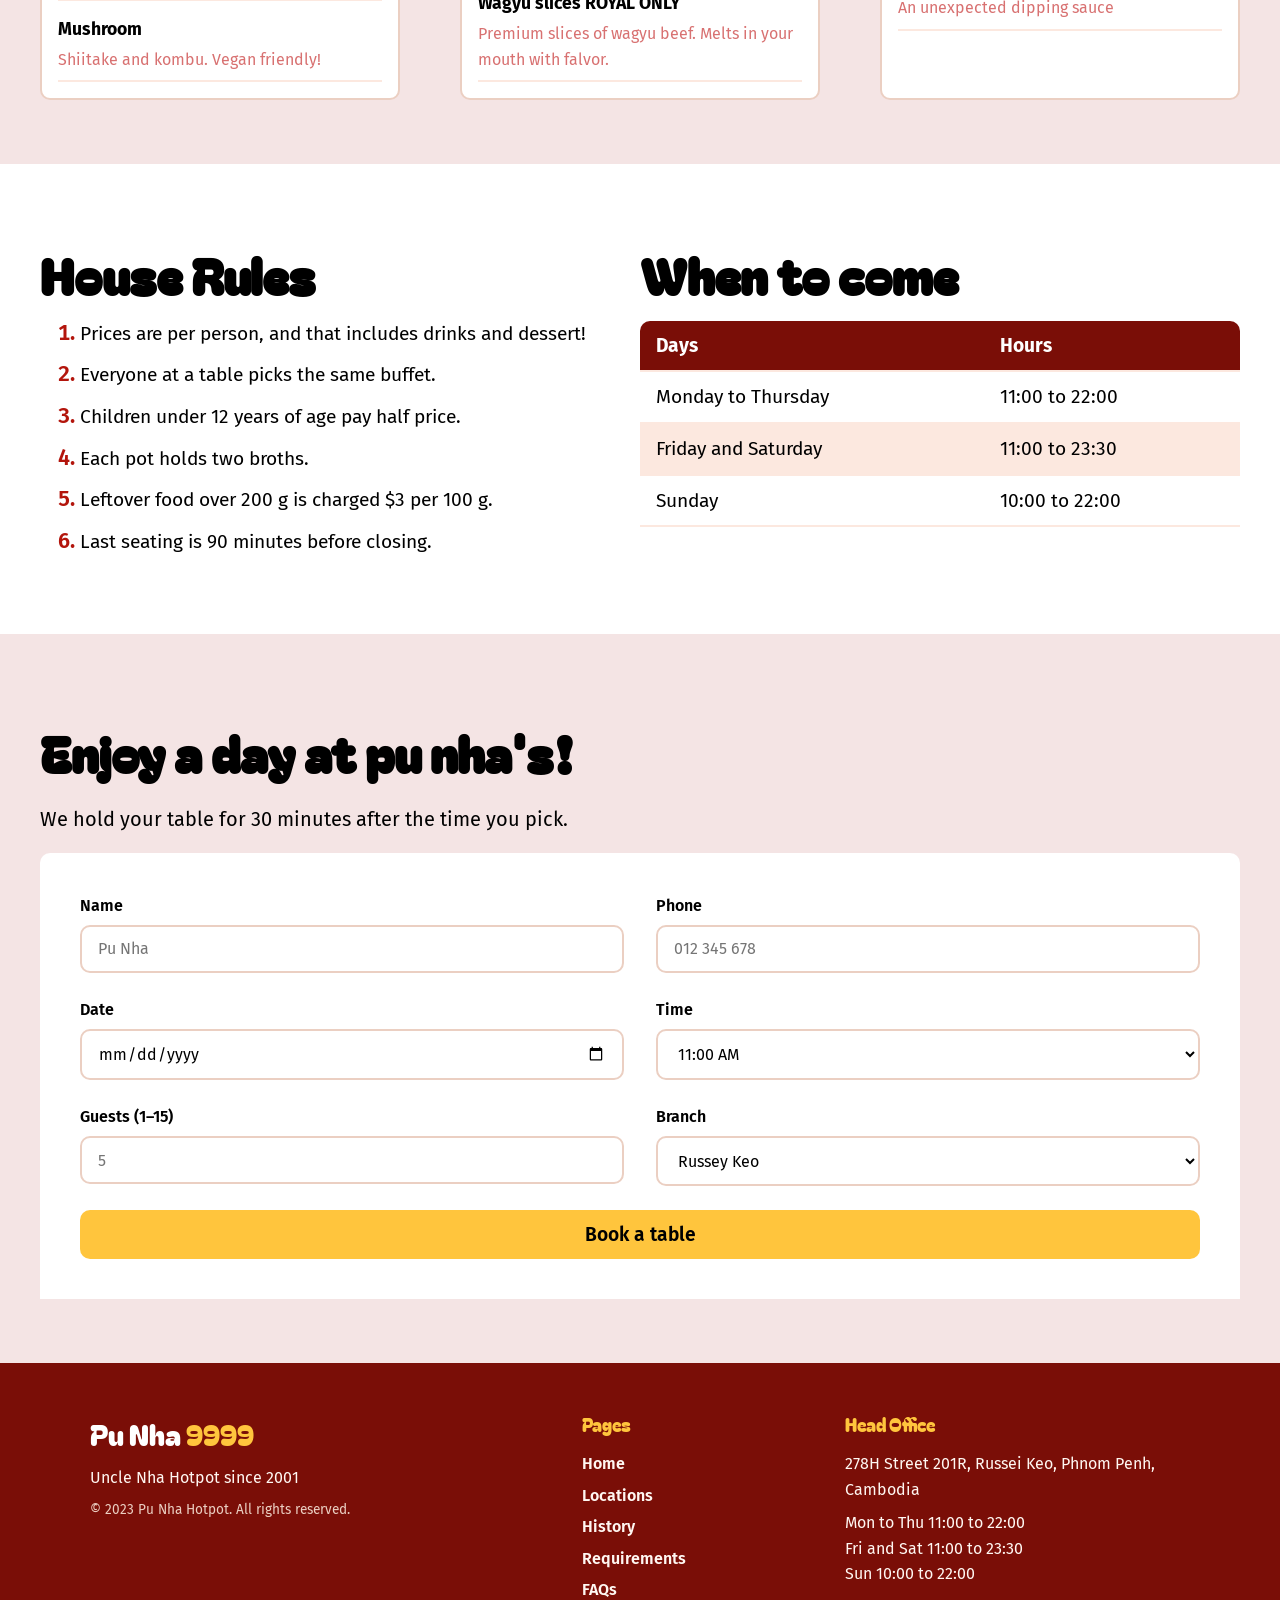
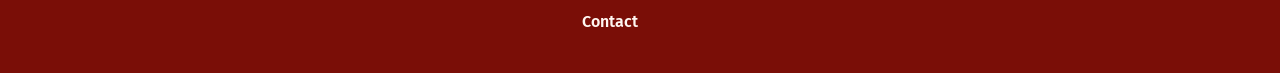
==== commit cd212b65: "fix the time in the footer" ====
--- a/index.html
+++ b/index.html
@@ -5,13 +5,14 @@
     <meta charset="utf-8" />
     <meta name="viewport" content="width=device-width, initial-scale=1.0" />
     <link rel="stylesheet" href="style/style.css" />
-    <link rel="stylesheet" href="style/typography.css">
-    <title>Homepage  •  Pu Nha Hotpot 9999</title>
+    <link rel="stylesheet" href="style/typography.css" />
+    <title>Homepage • Pu Nha Hotpot 9999</title>
   </head>
   <body>
-
     <header>
-      <a href="index.html" class="nav-header">Pu Nha Hotpot <span>9999</span></a>
+      <a href="index.html" class="nav-header"
+        >Pu Nha Hotpot <span>9999</span></a
+      >
 
       <nav>
         <a href="index.html" class="nav-item active">Home</a>
@@ -19,7 +20,9 @@
         <div class="dropdown">
           <span class="nav-item">About Us</span>
           <div class="dropdown-menu">
-            <a href="about%20us/locations.html" class="dropdown-item">Locations</a>
+            <a href="about%20us/locations.html" class="dropdown-item"
+              >Locations</a
+            >
             <a href="about%20us/history.html" class="dropdown-item">History</a>
           </div>
         </div>
@@ -29,7 +32,8 @@
           <div class="dropdown-menu">
             <a href="franchising/faqs.html" class="dropdown-item">FAQs</a>
             <a href="franchising/requirements.html" class="dropdown-item"
-              >Requirements</a>
+              >Requirements</a
+            >
           </div>
         </div>
 
@@ -38,22 +42,25 @@
     </header>
 
     <main>
-
       <section class="hero">
         <div class="hero-left">
           <div class="hero-left-text">
-                <p class="hero-top-heading">HOT, SPICY, DELICIOUS SINCE 2001</p>
-                <h1>Pu Nha Hotpot <span>9999</span></h1>
-                <p class="hero-subtitle">
-                  Two steaming broths per pot, a buffet line full of fresh things to
-                  cook, and a table full of friends with unforgottable memories
-                </p>
-          </div>
-
-            <div class="hero-left-buttons-container">
-              <a href="#form" class="hero-left-button hero-button-left">Book a table</a>
-              <a href="#menu" class="hero-left-button hero-button-right">See the menu</a>
-            </div>
+            <p class="hero-top-heading">HOT, SPICY, DELICIOUS SINCE 2001</p>
+            <h1>Pu Nha Hotpot <span>9999</span></h1>
+            <p class="hero-subtitle">
+              Two steaming broths per pot, a buffet line full of fresh things to
+              cook, and a table full of friends with unforgottable memories
+            </p>
+          </div>
+
+          <div class="hero-left-buttons-container">
+            <a href="#form" class="hero-left-button hero-button-left"
+              >Book a table</a
+            >
+            <a href="#menu" class="hero-left-button hero-button-right"
+              >See the menu</a
+            >
+          </div>
         </div>
 
         <div class="hero-right">
@@ -61,25 +68,60 @@
             <div class="pot-handle pot-handle-left"></div>
             <div class="pot-handle pot-handle-right"></div>
             <div class="pot-interior">
-
               <div class="soup soup-red"></div>
               <div class="soup soup-white"></div>
 
               <div class="curve curve-top"></div>
               <div class="curve curve-bottom"></div>
 
-              <span class="ingredient ingredient-mushroom" style="top: 18%; left: 22%"></span>
-              <span class="ingredient ingredient-mushroom" style="top: 44%; left: 10%"></span>
-              <span class="ingredient ingredient-tofu" style="top: 12%; left: 40%"></span>
-              <span class="ingredient ingredient-bean" style="top: 30%; left: 34%"></span>
-              <span class="ingredient ingredient-shrimp" style="top: 60%; left: 16%"></span>
-              <span class="ingredient ingredient-bean" style="top: 52%; left: 24%"></span>
-              <span class="ingredient ingredient-shrimp" style="top: 48%; left: 66%"></span>
-              <span class="ingredient ingredient-bean" style="top: 20%; left: 80%"></span>
-              <span class="ingredient ingredient-chili" style="top: 72%; left: 74%"></span>
-              <span class="ingredient ingredient-meat" style="top: 80%; left: 56%"></span>
-              <span class="ingredient ingredient-chili" style="top: 44%; left: 78%"></span>
-              <span class="ingredient ingredient-meat" style="top: 66%; left: 42%"></span>
+              <span
+                class="ingredient ingredient-mushroom"
+                style="top: 18%; left: 22%"
+              ></span>
+              <span
+                class="ingredient ingredient-mushroom"
+                style="top: 44%; left: 10%"
+              ></span>
+              <span
+                class="ingredient ingredient-tofu"
+                style="top: 12%; left: 40%"
+              ></span>
+              <span
+                class="ingredient ingredient-bean"
+                style="top: 30%; left: 34%"
+              ></span>
+              <span
+                class="ingredient ingredient-shrimp"
+                style="top: 60%; left: 16%"
+              ></span>
+              <span
+                class="ingredient ingredient-bean"
+                style="top: 52%; left: 24%"
+              ></span>
+              <span
+                class="ingredient ingredient-shrimp"
+                style="top: 48%; left: 66%"
+              ></span>
+              <span
+                class="ingredient ingredient-bean"
+                style="top: 20%; left: 80%"
+              ></span>
+              <span
+                class="ingredient ingredient-chili"
+                style="top: 72%; left: 74%"
+              ></span>
+              <span
+                class="ingredient ingredient-meat"
+                style="top: 80%; left: 56%"
+              ></span>
+              <span
+                class="ingredient ingredient-chili"
+                style="top: 44%; left: 78%"
+              ></span>
+              <span
+                class="ingredient ingredient-meat"
+                style="top: 66%; left: 42%"
+              ></span>
             </div>
           </div>
         </div>
@@ -93,96 +135,116 @@
           </p>
         </div>
 
-          <div class="menu-item-container">
-
-              <div class="menu-item-title menu-item-title-left">
-                <h3 class="menu-top-heading">Classic Buffet</h3>
-                <p class="menu-price">$9.99 <span>per person</span></p>
-                <p class="menu-paragraph">90 minutes at your table.</p>
-              </div>
-
-              <div class="menu-item-title menu-item-title-right">
-                <h3 class="menu-top-heading">Pu Nha's Royalty</h3>
-                <p class="menu-price">$14.99 <span>per person</span></p>
-                <p class="menu-paragraph">120 minutes with seafood and premium meats.</p>
-              </div>
-
-          </div>
-
-          <div class="menu-item-container">
-            <div class="menu-item-list">
-              <h3 class="menu-top-heading">Broths</h3>
-              <ul>
-                <li>
-                  <h4 class="menu-inner-heading">Bone and herb</h4>
-                  <p class="menu-inner-paragraph">Pork bone simmered for 12 hours with ginger and goji.</p>
-                </li>
-                <li>
-                  <h4 class="menu-inner-heading">Mala Red</h4>
-                  <p class="menu-inner-paragraph">Dried chillies and SIchuan pepper. Spice levels from 1 to 3.</p>
-                </li>
-                <li>
-                  <h4 class="menu-inner-heading">Tom Yum</h4>
-                  <p class="menu-inner-paragraph">Lemongrass, galangal, and lime leaf.</p>
-                </li>
-                <li>
-                  <h4 class="menu-inner-heading">Mushroom</h4>
-                  <p class="menu-inner-paragraph">Shiitake and kombu. Vegan friendly!</p>
-                </li>
-              </ul>
-            </div>
-
-            <div class="menu-item-list">
-              <h3 class="menu-top-heading">Meat and Seafood</h3>
-              <ul>
-                <li>
-                  <h4 class="menu-inner-heading">Beef slices</h4>
-                  <p class="menu-inner-paragraph">Thinly sliced cuts, perfect for 10 to 15 seconds in the boil.</p>
-                </li>
-                <li>
-                  <h4 class="menu-inner-heading">Beef balls</h4>
-                  <p class="menu-inner-paragraph">Made by hand, with filllings inside.</p>
-                </li>
-                <li>
-                  <h4 class="menu-inner-heading">Shrimp</h4>
-                  <p class="menu-inner-paragraph">Fresh, sweet, juicy prawns.</p>
-                </li>
-                <li>
-                  <h4 class="menu-inner-heading">Wagyu slices <span>ROYAL ONLY</span></h4>
-                  <p class="menu-inner-paragraph">Premium slices of wagyu beef. Melts in your mouth with falvor.</p>
-                </li>
-              </ul>   
-            </div>
-
-            <div class="menu-item-list">
-              <h3 class="menu-top-heading">Veggies and other</h3>
-              <ul>
-                <li>
-                  <h4 class="menu-inner-heading">Enoki mushrooms</h4>
-                  <p class="menu-inner-paragraph">Crunchy, perfect bites.</p>
-                </li>
-                <li>
-                  <h4 class="menu-inner-heading">Tofu puffs</h4>
-                  <p class="menu-inner-paragraph">Full of the soup's flavor.</p>
-                </li>
-                <li>
-                  <h4 class="menu-inner-heading">Hand-pulled noodles</h4>
-                  <p class="menu-inner-paragraph">Made in house, fresh, and delicious.</p>
-                </li>
-                <li>
-                  <h4 class="menu-inner-heading">Kampot pepper and lime</h4>
-                  <p class="menu-inner-paragraph">An unexpected dipping sauce</p>
-                </li>
-              </ul>            
-            </div>
-          </div>
+        <div class="menu-item-container">
+          <div class="menu-item-title menu-item-title-left">
+            <h3 class="menu-top-heading">Classic Buffet</h3>
+            <p class="menu-price">$9.99 <span>per person</span></p>
+            <p class="menu-paragraph">90 minutes at your table.</p>
+          </div>
+
+          <div class="menu-item-title menu-item-title-right">
+            <h3 class="menu-top-heading">Pu Nha's Royalty</h3>
+            <p class="menu-price">$14.99 <span>per person</span></p>
+            <p class="menu-paragraph">
+              120 minutes with seafood and premium meats.
+            </p>
+          </div>
+        </div>
+
+        <div class="menu-item-container">
+          <div class="menu-item-list">
+            <h3 class="menu-top-heading">Broths</h3>
+            <ul>
+              <li>
+                <h4 class="menu-inner-heading">Bone and herb</h4>
+                <p class="menu-inner-paragraph">
+                  Pork bone simmered for 12 hours with ginger and goji.
+                </p>
+              </li>
+              <li>
+                <h4 class="menu-inner-heading">Mala Red</h4>
+                <p class="menu-inner-paragraph">
+                  Dried chillies and SIchuan pepper. Spice levels from 1 to 3.
+                </p>
+              </li>
+              <li>
+                <h4 class="menu-inner-heading">Tom Yum</h4>
+                <p class="menu-inner-paragraph">
+                  Lemongrass, galangal, and lime leaf.
+                </p>
+              </li>
+              <li>
+                <h4 class="menu-inner-heading">Mushroom</h4>
+                <p class="menu-inner-paragraph">
+                  Shiitake and kombu. Vegan friendly!
+                </p>
+              </li>
+            </ul>
+          </div>
+
+          <div class="menu-item-list">
+            <h3 class="menu-top-heading">Meat and Seafood</h3>
+            <ul>
+              <li>
+                <h4 class="menu-inner-heading">Beef slices</h4>
+                <p class="menu-inner-paragraph">
+                  Thinly sliced cuts, perfect for 10 to 15 seconds in the boil.
+                </p>
+              </li>
+              <li>
+                <h4 class="menu-inner-heading">Beef balls</h4>
+                <p class="menu-inner-paragraph">
+                  Made by hand, with filllings inside.
+                </p>
+              </li>
+              <li>
+                <h4 class="menu-inner-heading">Shrimp</h4>
+                <p class="menu-inner-paragraph">Fresh, sweet, juicy prawns.</p>
+              </li>
+              <li>
+                <h4 class="menu-inner-heading">
+                  Wagyu slices <span>ROYAL ONLY</span>
+                </h4>
+                <p class="menu-inner-paragraph">
+                  Premium slices of wagyu beef. Melts in your mouth with falvor.
+                </p>
+              </li>
+            </ul>
+          </div>
+
+          <div class="menu-item-list">
+            <h3 class="menu-top-heading">Veggies and other</h3>
+            <ul>
+              <li>
+                <h4 class="menu-inner-heading">Enoki mushrooms</h4>
+                <p class="menu-inner-paragraph">Crunchy, perfect bites.</p>
+              </li>
+              <li>
+                <h4 class="menu-inner-heading">Tofu puffs</h4>
+                <p class="menu-inner-paragraph">Full of the soup's flavor.</p>
+              </li>
+              <li>
+                <h4 class="menu-inner-heading">Hand-pulled noodles</h4>
+                <p class="menu-inner-paragraph">
+                  Made in house, fresh, and delicious.
+                </p>
+              </li>
+              <li>
+                <h4 class="menu-inner-heading">Kampot pepper and lime</h4>
+                <p class="menu-inner-paragraph">An unexpected dipping sauce</p>
+              </li>
+            </ul>
+          </div>
+        </div>
       </section>
 
       <section class="info">
         <div class="info-left">
           <h2 class="content-heading">House Rules</h2>
           <ol class="info-left-list">
-            <li>Prices are per person, and that includes drinks and dessert!</li>
+            <li>
+              Prices are per person, and that includes drinks and dessert!
+            </li>
             <li>Everyone at a table picks the same buffet.</li>
             <li>Children under 12 years of age pay half price.</li>
             <li>Each pot holds two broths.</li>
@@ -220,93 +282,86 @@
       <section class="form" id="form">
         <div class="form-text">
           <h2 class="content-heading">Enjoy a day at pu nha's!</h2>
-          <p class="content-paragraph">We hold your table for 30 minutes after the time you pick.</p>
+          <p class="content-paragraph">
+            We hold your table for 30 minutes after the time you pick.
+          </p>
         </div>
 
         <form action="/submit" method="post">
           <fieldset>
             <legend>Table reservation details</legend>
-          <div class="field">
-            <label for="name">Name</label>
-            <input
-              type="text"
-              id="name"
-              name="name"
-              placeholder="Pu Nha"
-              required
-            />
-          </div>
-
-          <div class="field">
-            <label for="phone">Phone</label>
-            <input
-              type="tel"
-              id="phone"
-              name="phone"
-              placeholder="012 345 678"
-              required
-            />
-          </div>
-
-          <div class="field">
-            <label for="date">Date</label>
-            <input
-              type="date"
-              id="date"
-              name="date"
-              required
-            />
-          </div>
-
-          <div class="field">
-            <label for="time">Time</label>
-            <select id="time" name="time" required>
-              <option value="11:00">11:00 AM</option>
-              <option value="12:00">12:00 PM</option>
-              <option value="13:00">1:00 PM</option>
-              <option value="14:00">2:00 PM</option>        
-              <option value="15:00">3:00 PM</option>    
-              <option value="16:00">4:00 PM</option>
-              <option value="17:00">5:00 PM</option>
-              <option value="18:00">6:00 PM</option>
-              <option value="19:00">7:00 PM</option>
-              <option value="20:00">8:00 PM</option>
-              <option value="21:00">9:00 PM</option>
-              <option value="22:00">10:00 PM</option>
-            </select>
-          </div>
-
-          <div class="field">
-            <label for="guests">Guests (1–15)</label>
-            <input
-              type="number"
-              id="guests"
-              name="guests"
-              placeholder="5"
-              min="1"
-              max="15"
-              step="1"
-              required
-            />
-          </div>
-
-          <div class="field">
-            <label for="branch">Branch</label>
-            <select id="branch" name="branch" required>
-              <option value="russey keo">Russey Keo</option>
-              <option value="prampi makara">Prampi Makara</option>
-              <option value="chbar ampov">Chbar Ampov</option>
-              <option value="ta khmao">Ta Khmao</option>
-            </select>
-          </div>
+            <div class="field">
+              <label for="name">Name</label>
+              <input
+                type="text"
+                id="name"
+                name="name"
+                placeholder="Pu Nha"
+                required
+              />
+            </div>
+
+            <div class="field">
+              <label for="phone">Phone</label>
+              <input
+                type="tel"
+                id="phone"
+                name="phone"
+                placeholder="012 345 678"
+                required
+              />
+            </div>
+
+            <div class="field">
+              <label for="date">Date</label>
+              <input type="date" id="date" name="date" required />
+            </div>
+
+            <div class="field">
+              <label for="time">Time</label>
+              <select id="time" name="time" required>
+                <option value="11:00">11:00 AM</option>
+                <option value="12:00">12:00 PM</option>
+                <option value="13:00">1:00 PM</option>
+                <option value="14:00">2:00 PM</option>
+                <option value="15:00">3:00 PM</option>
+                <option value="16:00">4:00 PM</option>
+                <option value="17:00">5:00 PM</option>
+                <option value="18:00">6:00 PM</option>
+                <option value="19:00">7:00 PM</option>
+                <option value="20:00">8:00 PM</option>
+                <option value="21:00">9:00 PM</option>
+                <option value="22:00">10:00 PM</option>
+              </select>
+            </div>
+
+            <div class="field">
+              <label for="guests">Guests (1–15)</label>
+              <input
+                type="number"
+                id="guests"
+                name="guests"
+                placeholder="5"
+                min="1"
+                max="15"
+                step="1"
+                required
+              />
+            </div>
+
+            <div class="field">
+              <label for="branch">Branch</label>
+              <select id="branch" name="branch" required>
+                <option value="russey keo">Russey Keo</option>
+                <option value="prampi makara">Prampi Makara</option>
+                <option value="chbar ampov">Chbar Ampov</option>
+                <option value="ta khmao">Ta Khmao</option>
+              </select>
+            </div>
           </fieldset>
 
-            <input type="submit" value="Book a table" class="form-button"/>
-        
+          <input type="submit" value="Book a table" class="form-button" />
         </form>
-
-      
-        
       </section>
     </main>
 
@@ -333,7 +388,11 @@
         <div>
           <h3>Head Office</h3>
           <p>278H Street 201R, Russei Keo, Phnom Penh, Cambodia</p>
-          <p>OPEN EVERYDAYYYYYY</p>
+          <p>
+            Mon to Thu 11:00 to 22:00<br />
+            Fri and Sat 11:00 to 23:30<br />
+            Sun 10:00 to 22:00
+          </p>
         </div>
       </div>
     </footer>
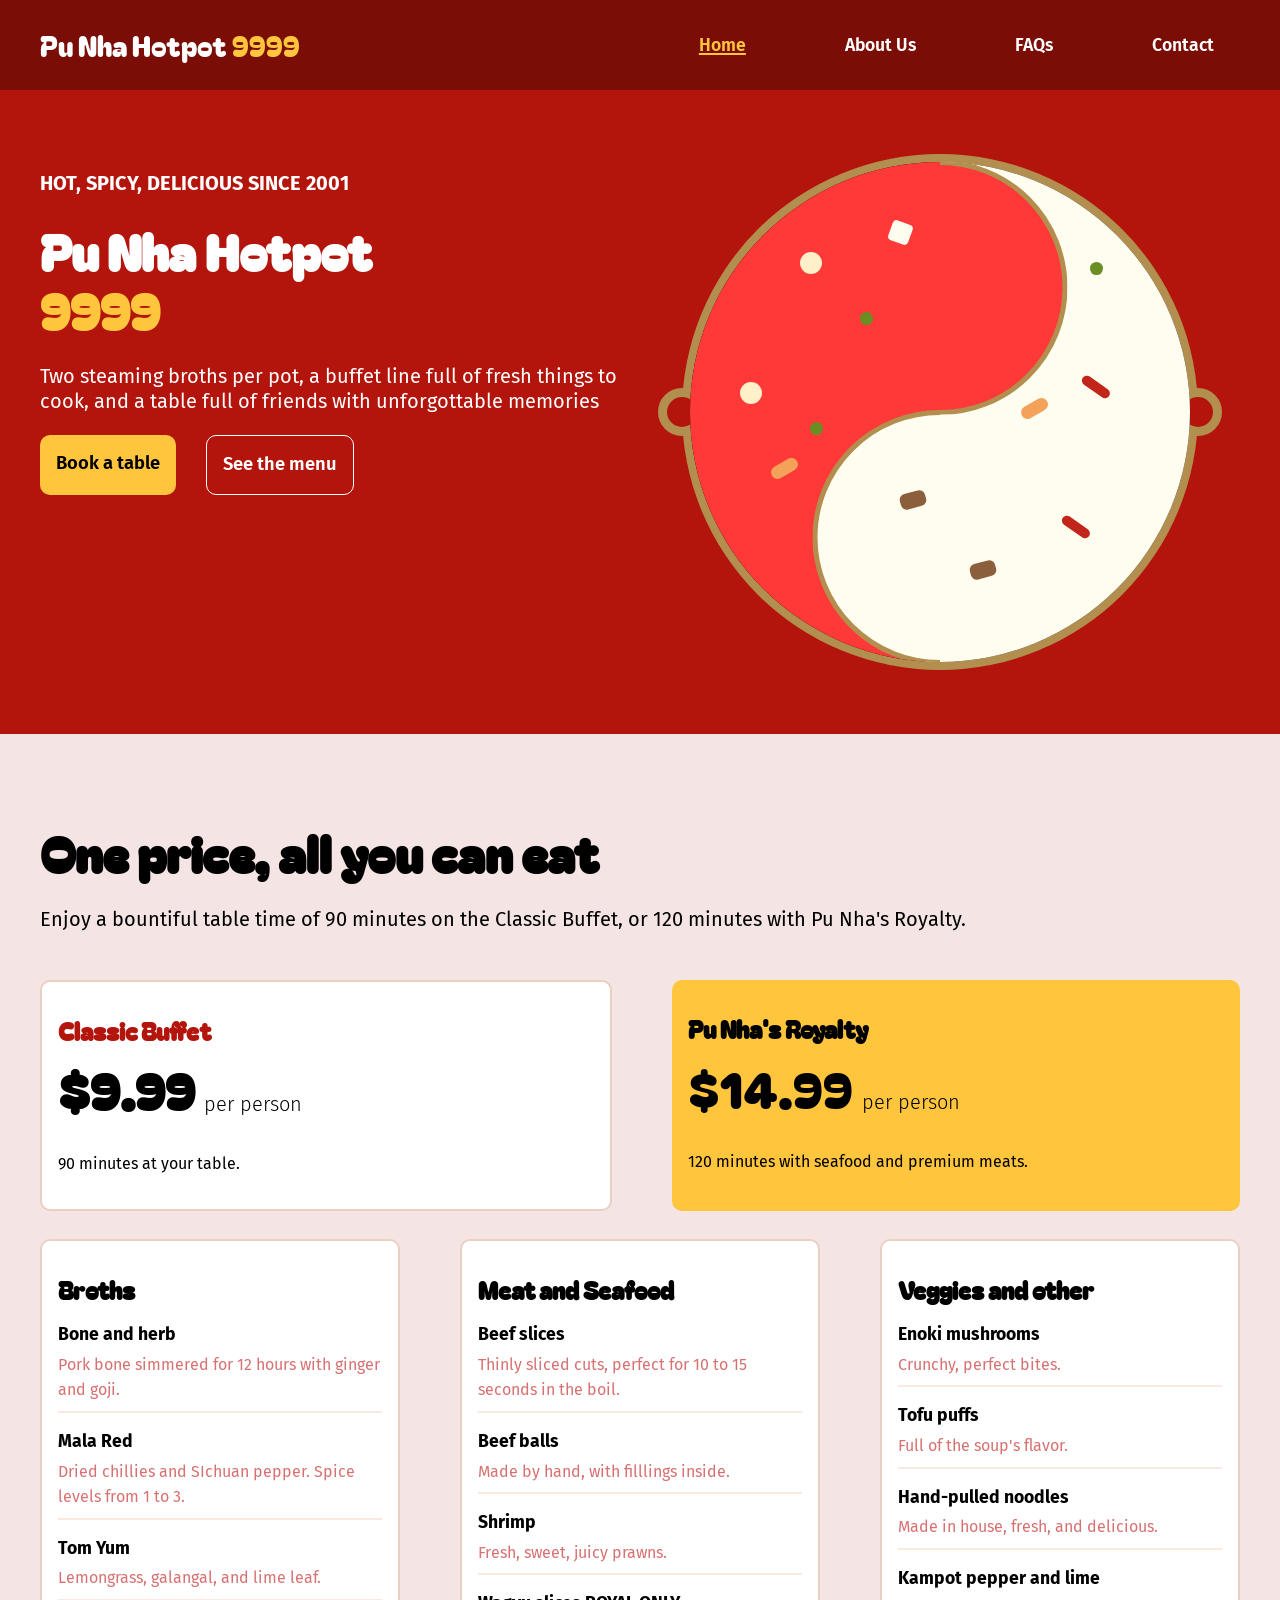
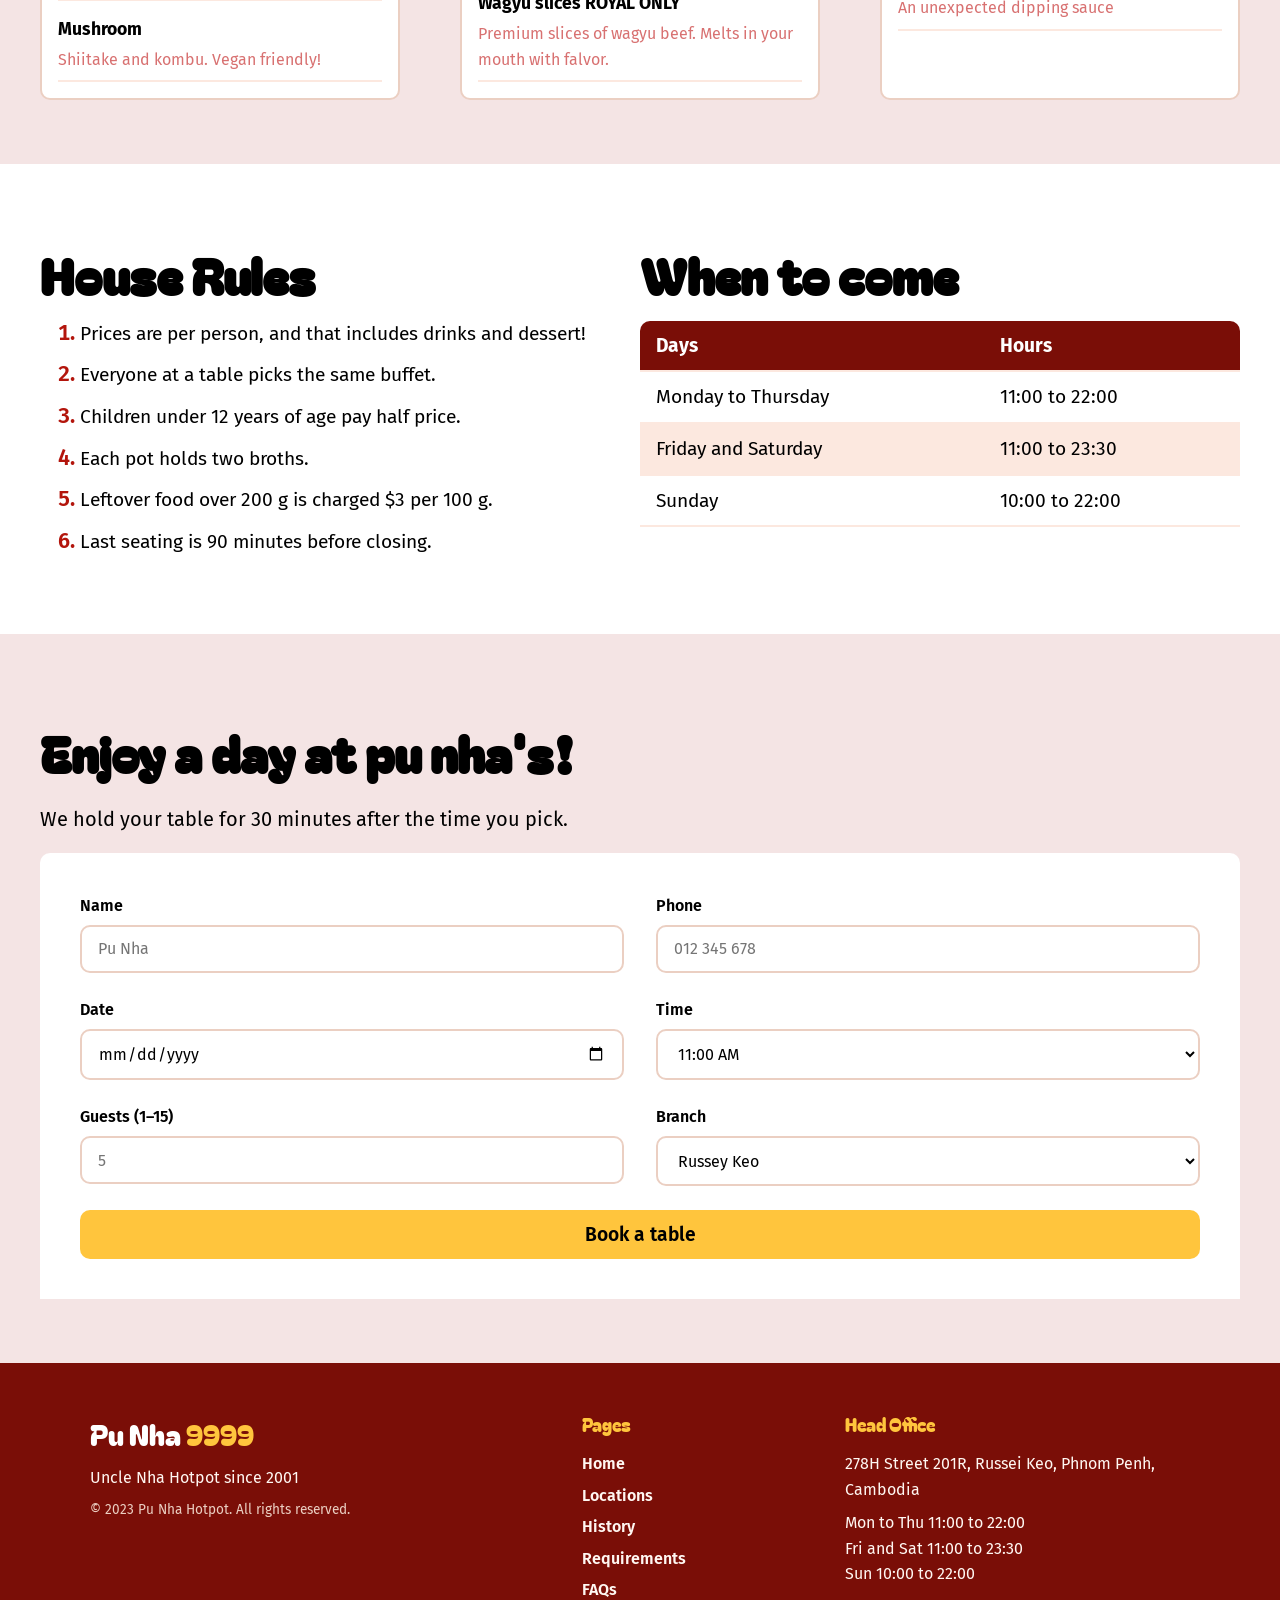
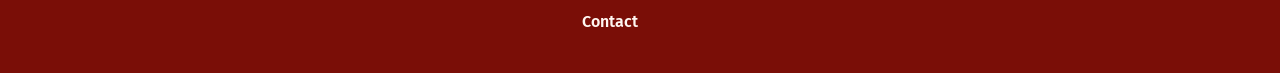
==== commit 5ac48d93: "fix the sentence on homepage" ====
--- a/index.html
+++ b/index.html
@@ -131,7 +131,7 @@
         <div class="menu-text">
           <h2 class="content-heading">One price, all you can eat</h2>
           <p class="content-paragraph">
-            Enjoy a bountiful table time of 90 minutes for
+            Enjoy a bountiful table time of 90 minutes on the Classic Buffet, or 120 minutes with Pu Nha's Royalty.
           </p>
         </div>
 
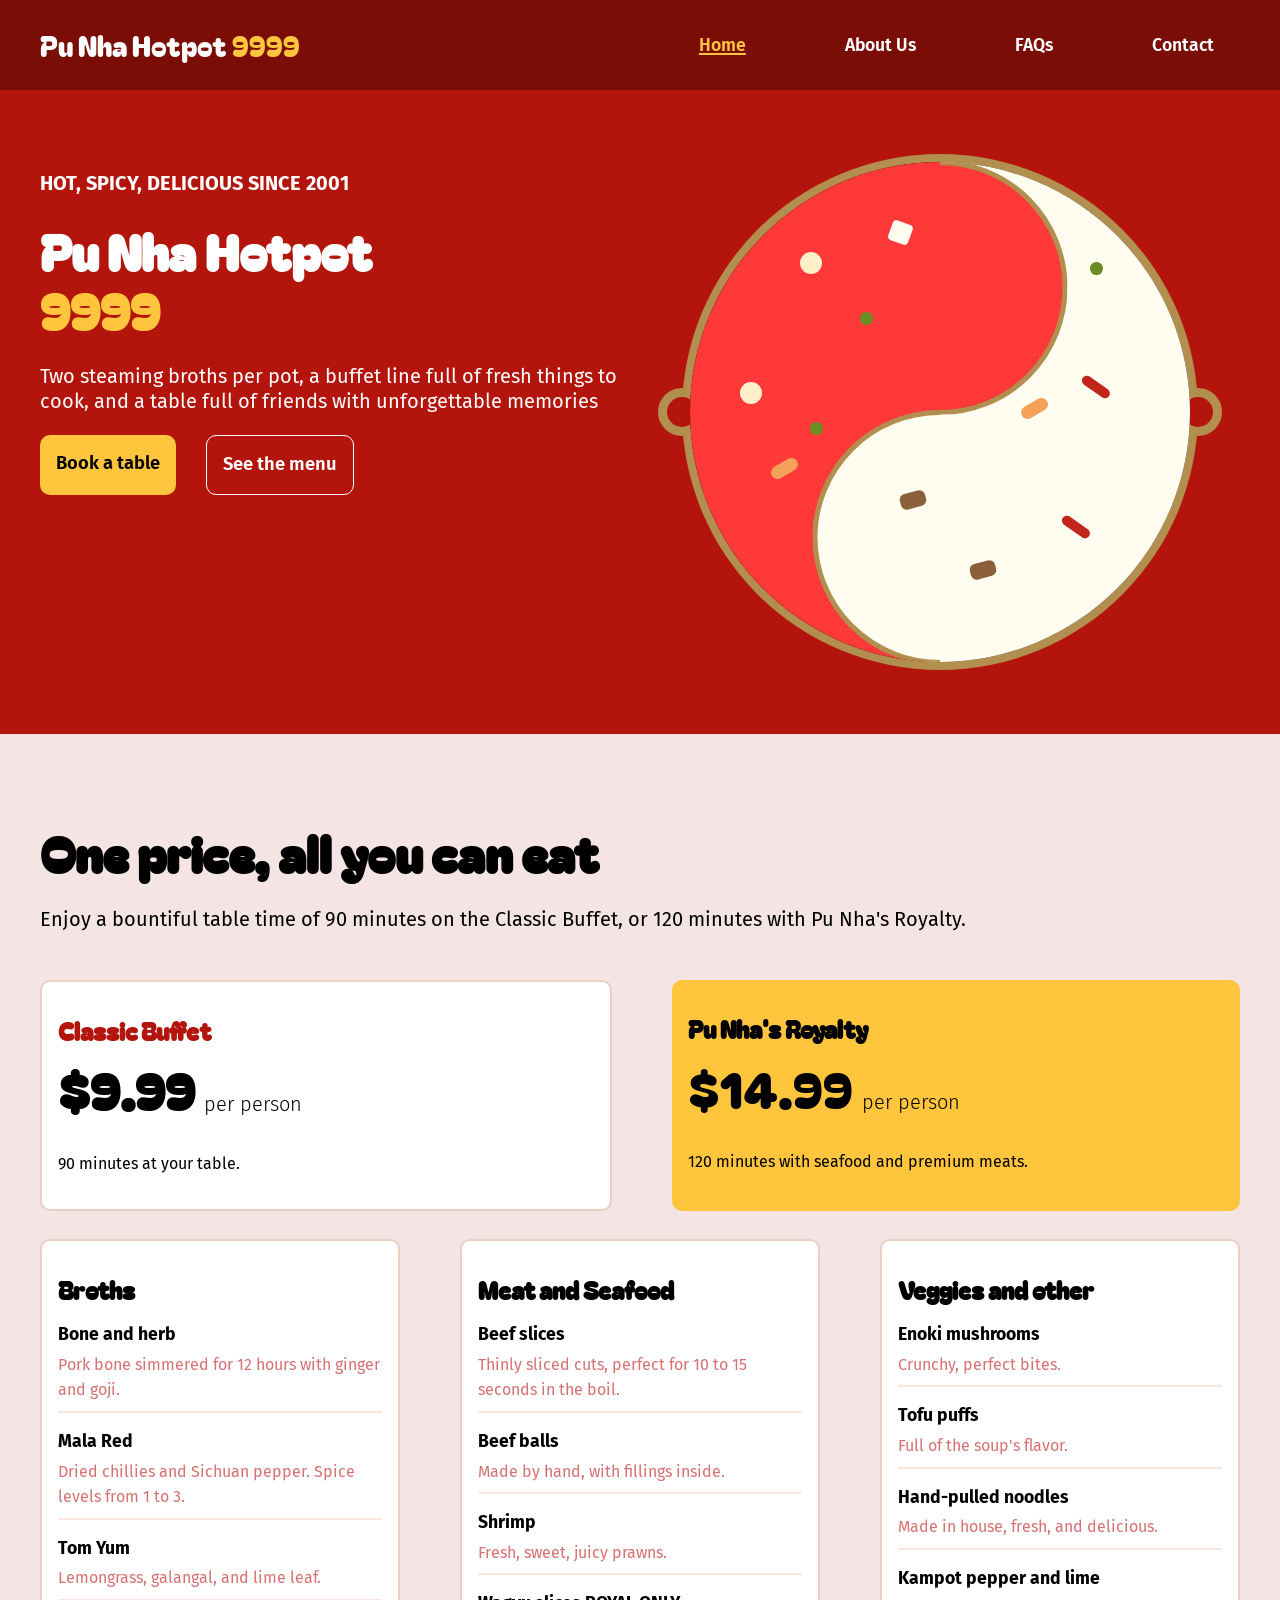
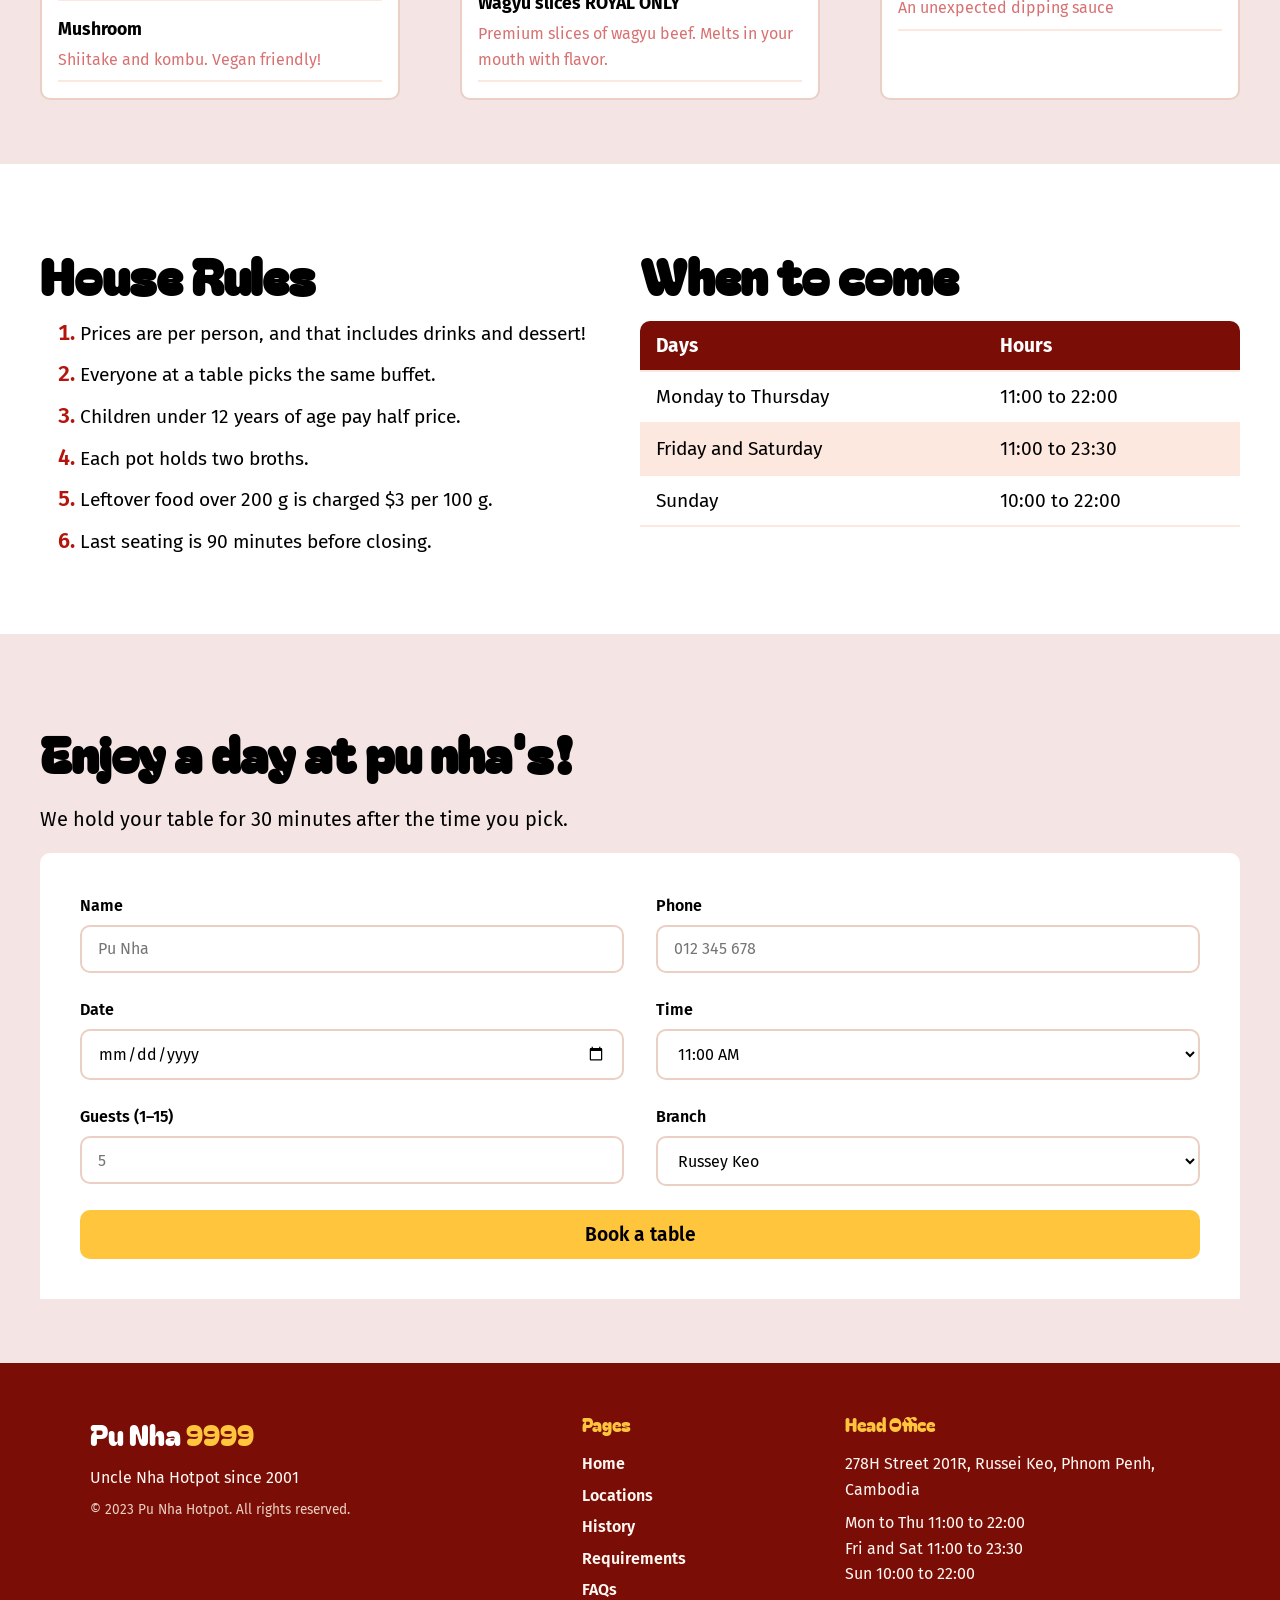
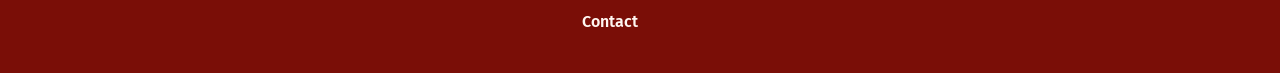
==== commit dddc069b: "fix typos in homepage" ====
--- a/index.html
+++ b/index.html
@@ -49,7 +49,7 @@
             <h1>Pu Nha Hotpot <span>9999</span></h1>
             <p class="hero-subtitle">
               Two steaming broths per pot, a buffet line full of fresh things to
-              cook, and a table full of friends with unforgottable memories
+              cook, and a table full of friends with unforgettable memories
             </p>
           </div>
 
@@ -164,7 +164,7 @@
               <li>
                 <h4 class="menu-inner-heading">Mala Red</h4>
                 <p class="menu-inner-paragraph">
-                  Dried chillies and SIchuan pepper. Spice levels from 1 to 3.
+                  Dried chillies and Sichuan pepper. Spice levels from 1 to 3.
                 </p>
               </li>
               <li>
@@ -194,7 +194,7 @@
               <li>
                 <h4 class="menu-inner-heading">Beef balls</h4>
                 <p class="menu-inner-paragraph">
-                  Made by hand, with filllings inside.
+                  Made by hand, with fillings inside.
                 </p>
               </li>
               <li>
@@ -206,7 +206,7 @@
                   Wagyu slices <span>ROYAL ONLY</span>
                 </h4>
                 <p class="menu-inner-paragraph">
-                  Premium slices of wagyu beef. Melts in your mouth with falvor.
+                  Premium slices of wagyu beef. Melts in your mouth with flavor.
                 </p>
               </li>
             </ul>
@@ -329,9 +329,8 @@
                 <option value="17:00">5:00 PM</option>
                 <option value="18:00">6:00 PM</option>
                 <option value="19:00">7:00 PM</option>
-                <option value="20:00">8:00 PM</option>
-                <option value="21:00">9:00 PM</option>
-                <option value="22:00">10:00 PM</option>
+                <option value="20:00">8:00 PM</option>             
+                <option value="20:30">8:30 PM</option>
               </select>
             </div>
 
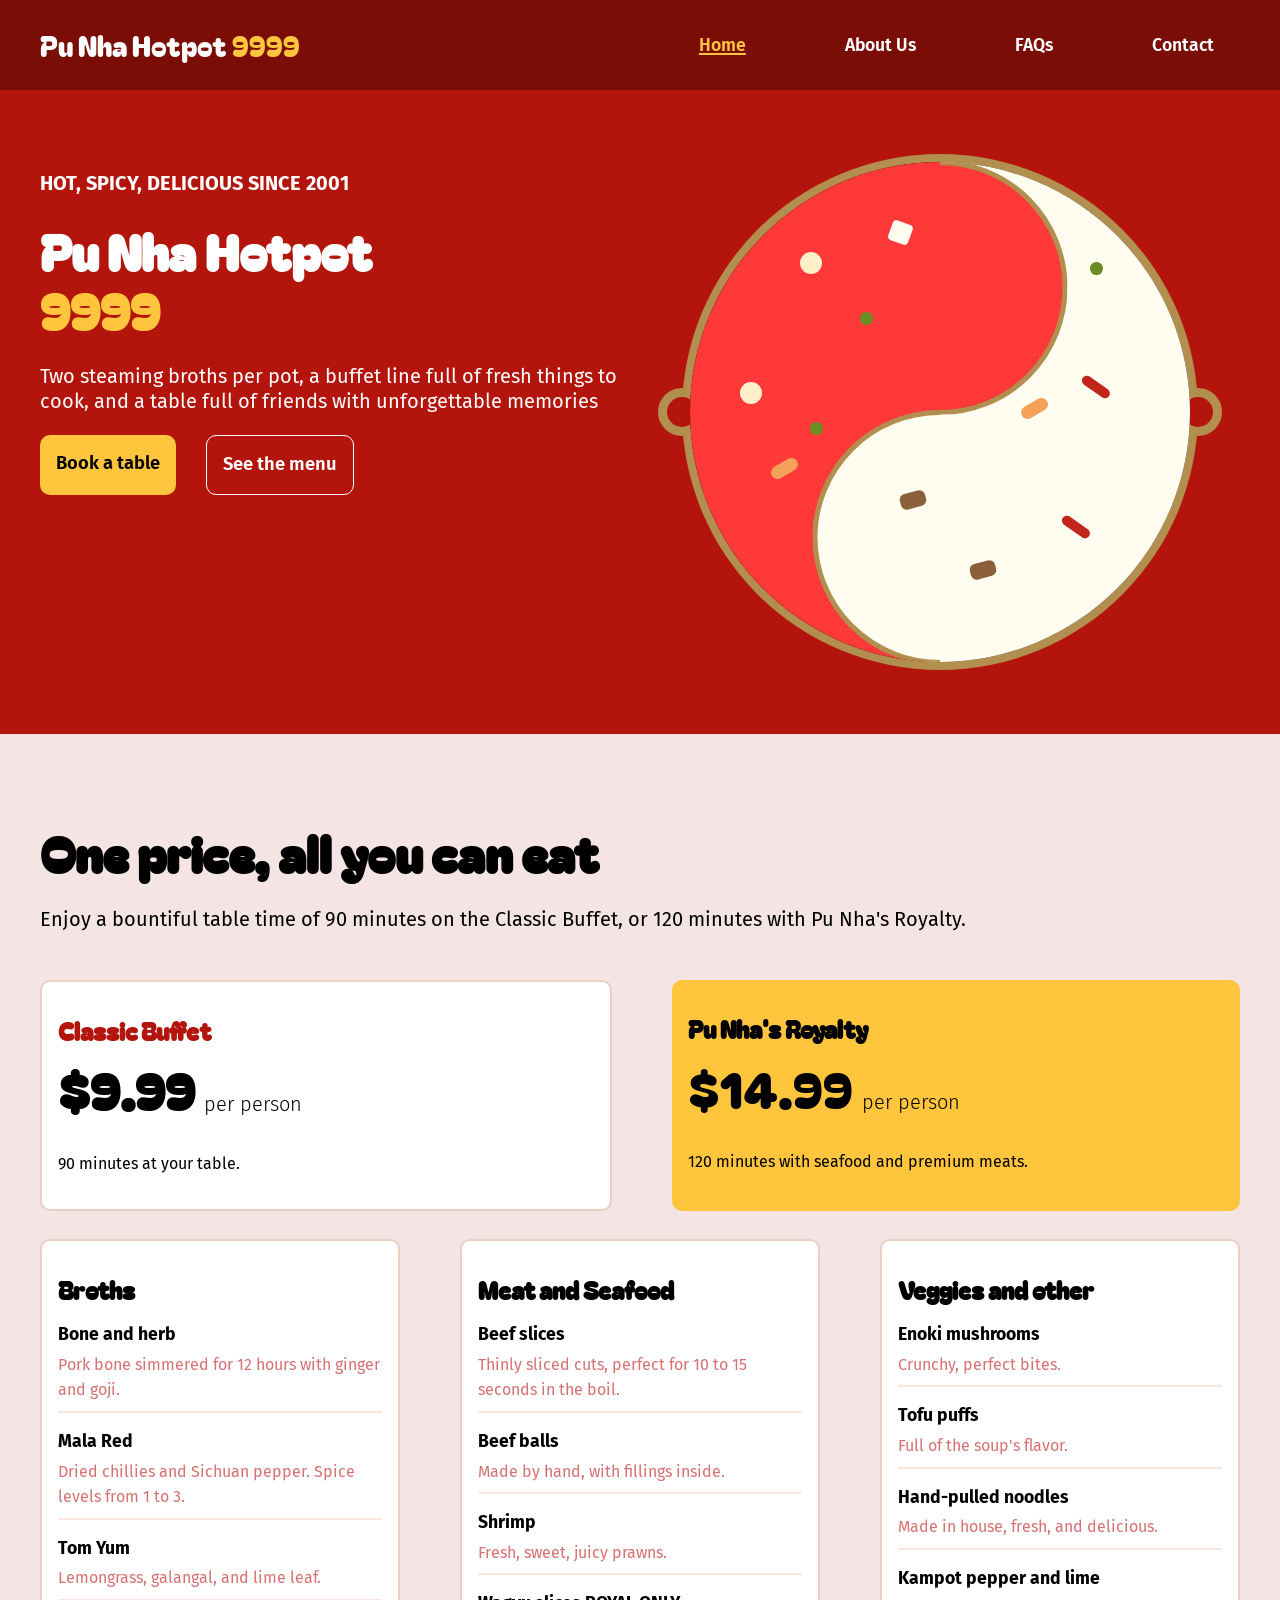
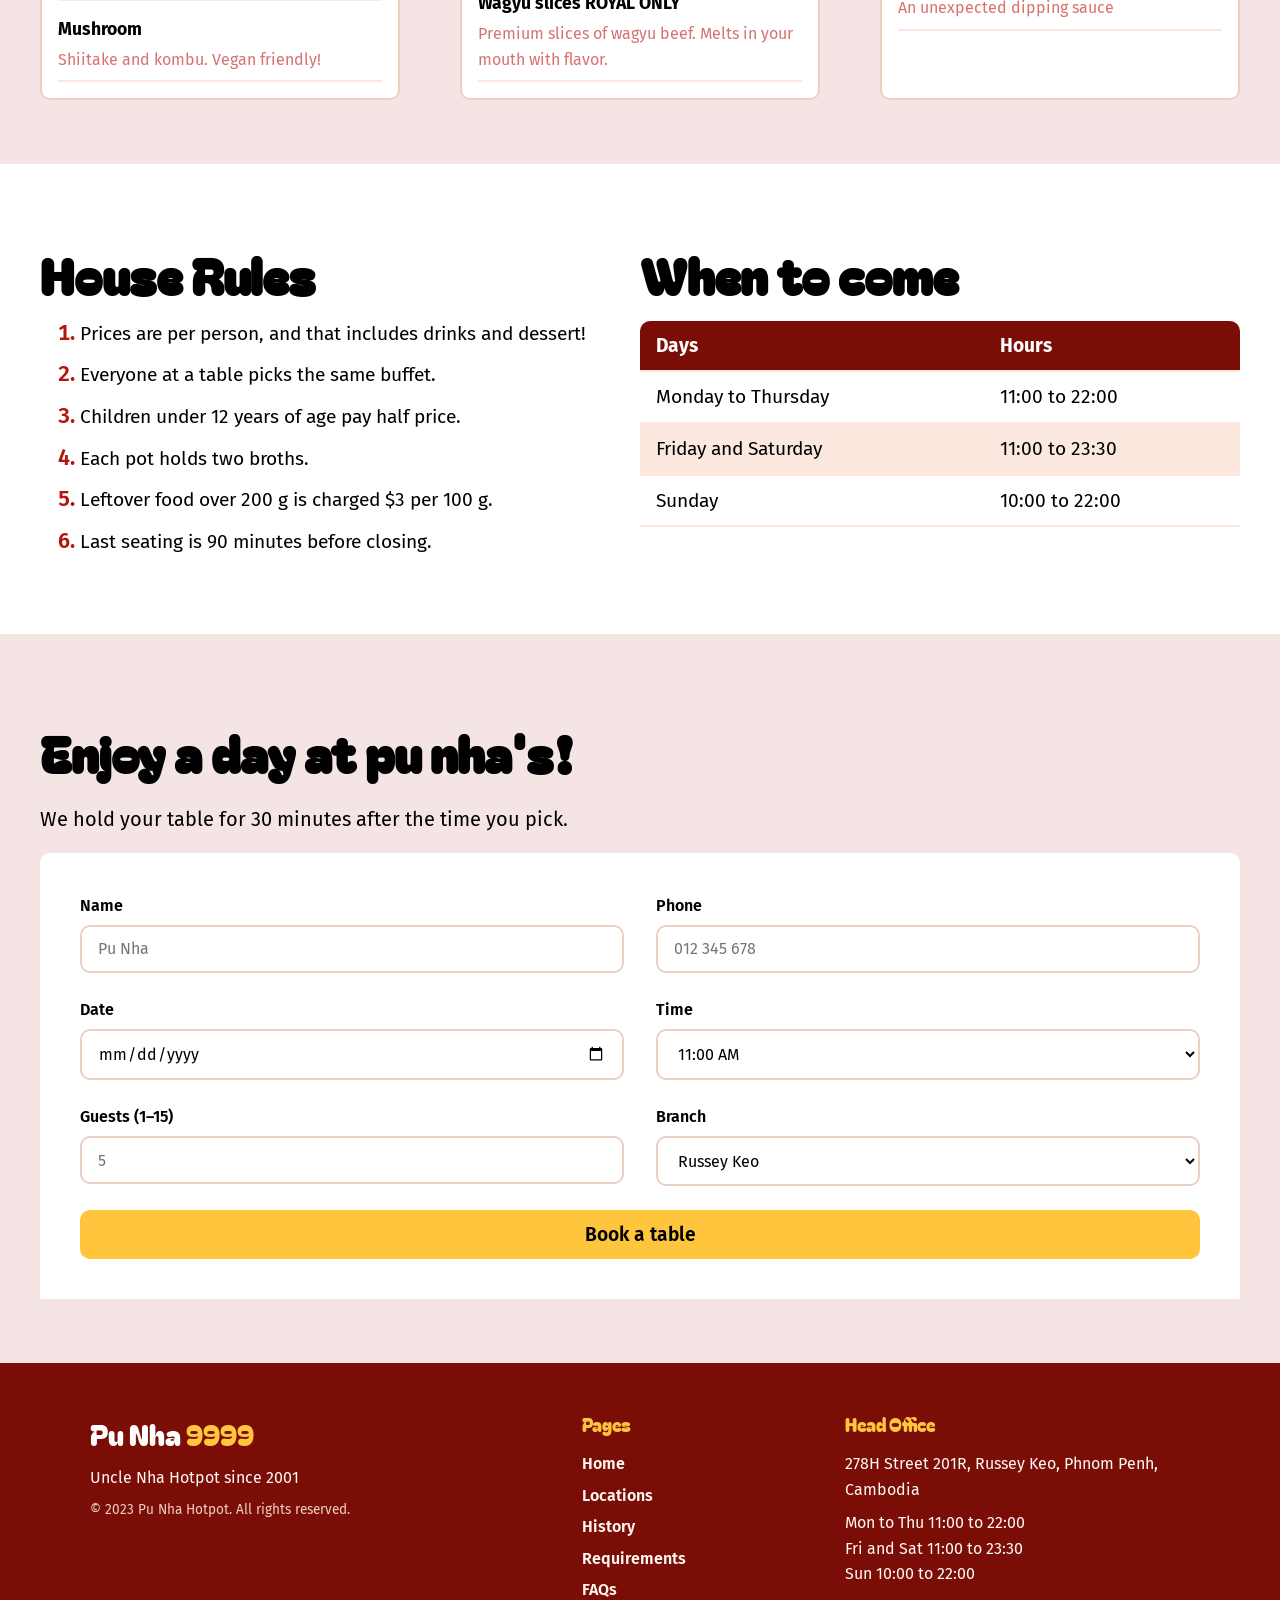
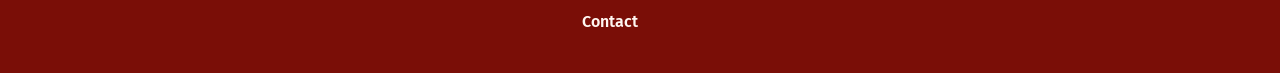
==== commit 8e162f75: "fix Russey keo spelling" ====
--- a/index.html
+++ b/index.html
@@ -386,7 +386,7 @@
 
         <div>
           <h3>Head Office</h3>
-          <p>278H Street 201R, Russei Keo, Phnom Penh, Cambodia</p>
+          <p>278H Street 201R, Russey Keo, Phnom Penh, Cambodia</p>
           <p>
             Mon to Thu 11:00 to 22:00<br />
             Fri and Sat 11:00 to 23:30<br />
--- a/style/style.css
+++ b/style/style.css
@@ -230,12 +230,12 @@
 
 /* hero right is empty for now, there will be a hotpot in it */
 .hero-right {
-    display: flex;
-    justify-content: center;
-    align-items: center;
-
-    flex: 1;
-
+  display: flex;
+  justify-content: center;
+  align-items: center;
+
+  flex: 1;
+}
 
 .pot-rim {
   position: relative;
@@ -285,7 +285,6 @@
   background-color: black;
 }
 
-}
 
 @keyframes spin {
   0% {
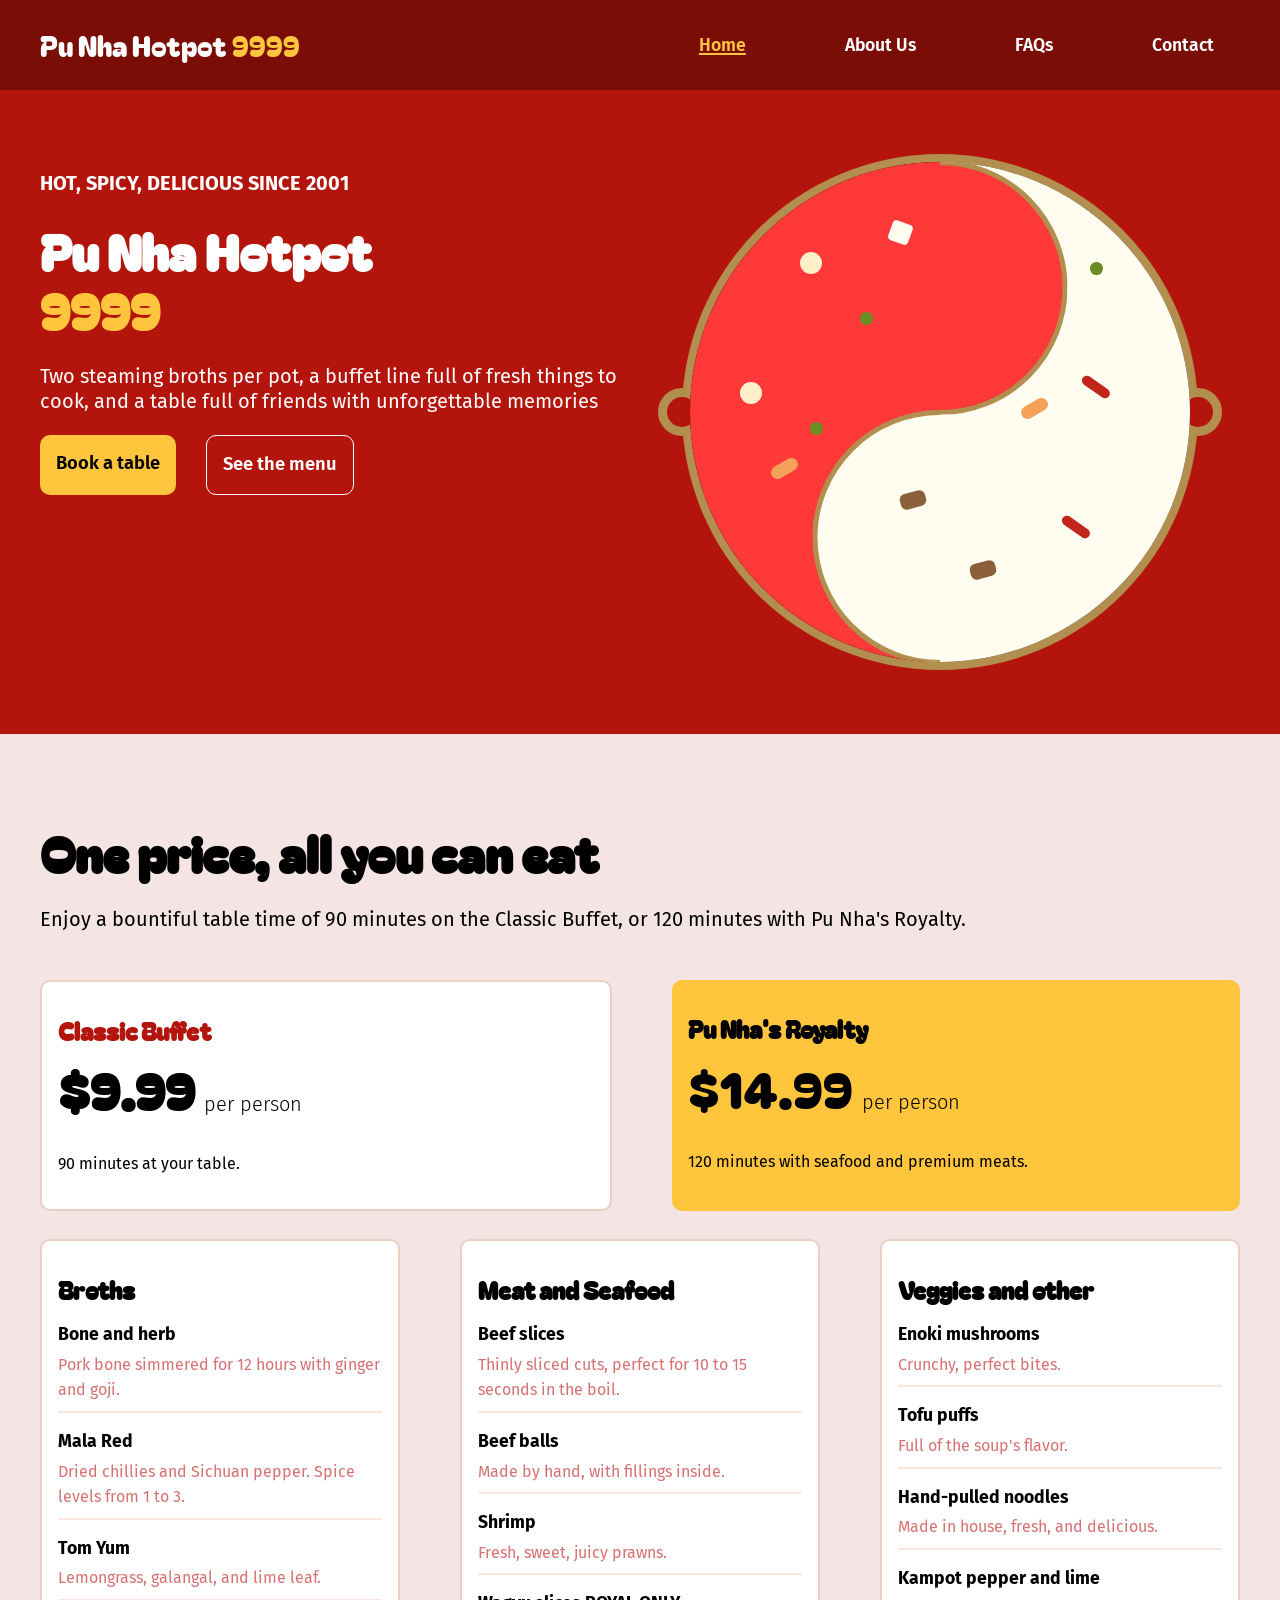
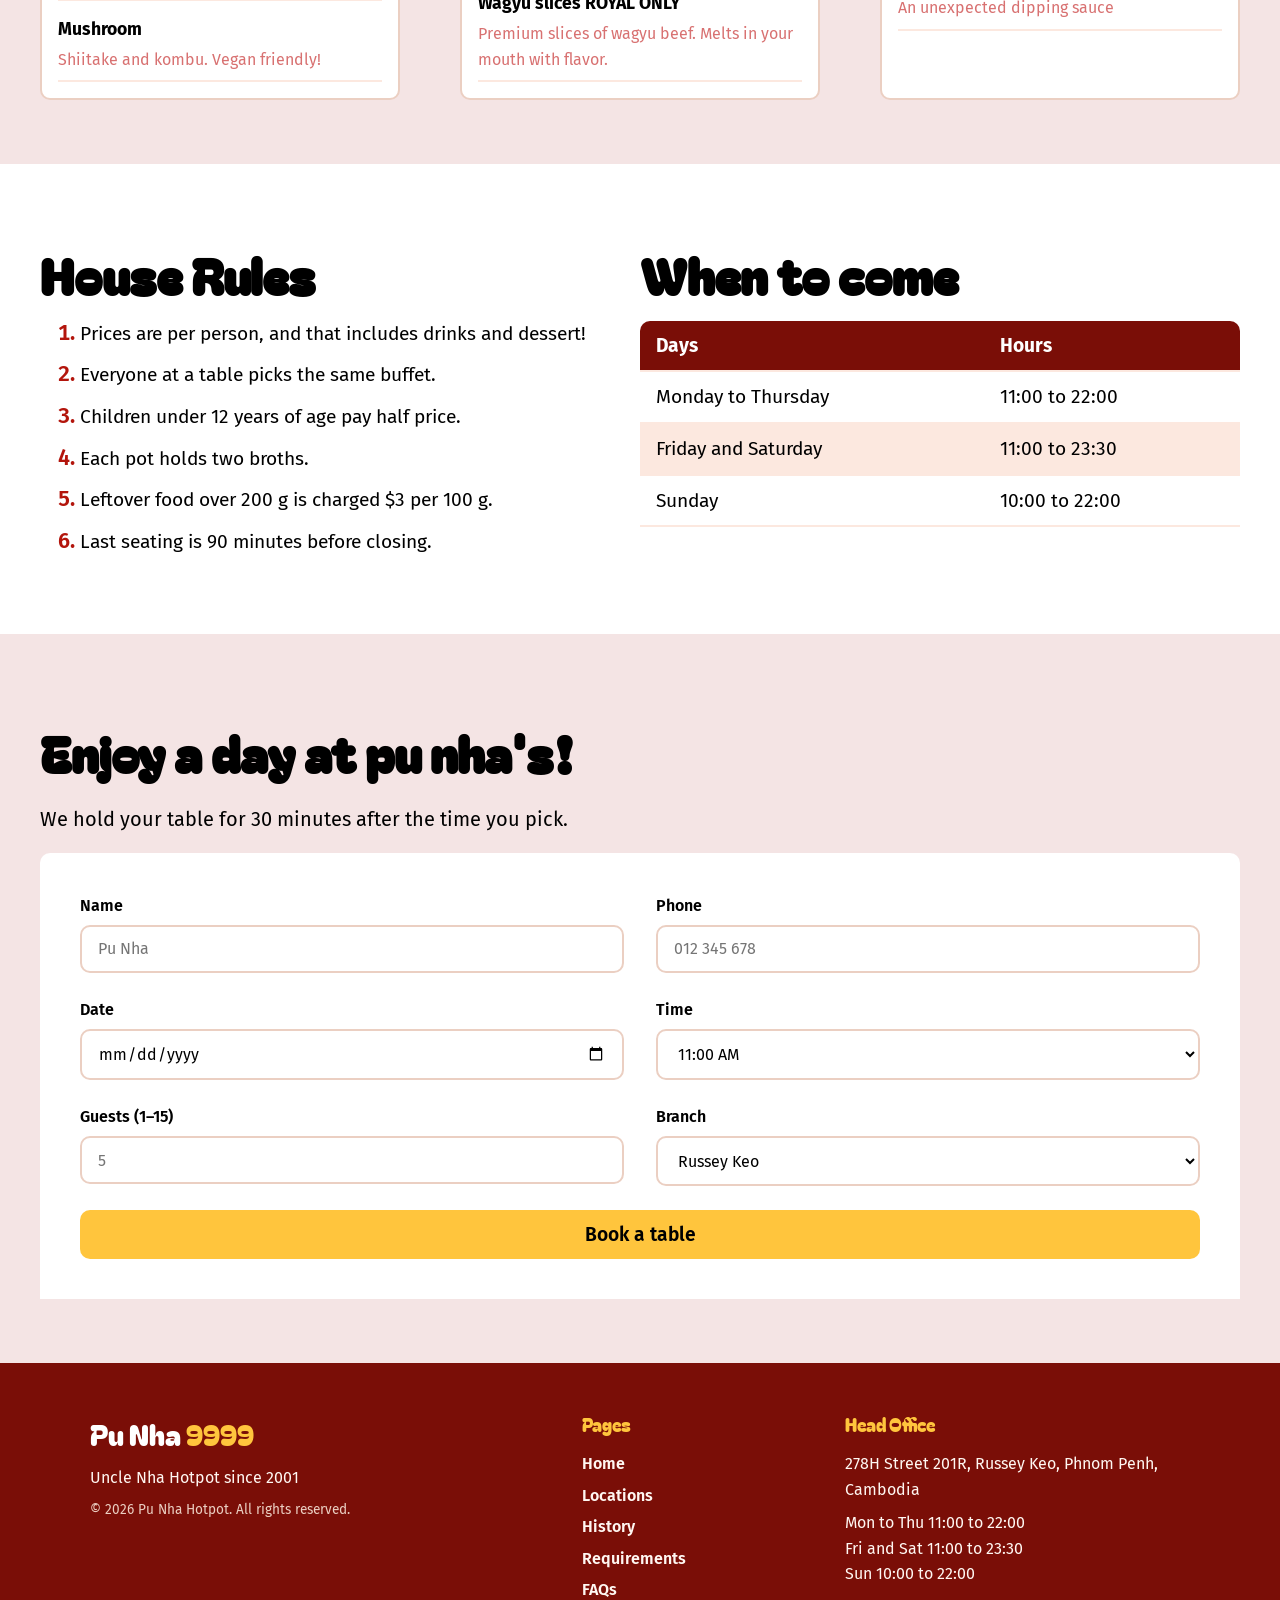
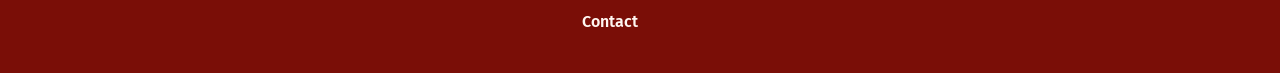
==== commit 6b6df737: "update copyright year to 2026" ====
--- a/index.html
+++ b/index.html
@@ -369,7 +369,7 @@
         <div>
           <p class="footer-logo">Pu Nha <span>9999</span></p>
           <p>Uncle Nha Hotpot since 2001</p>
-          <p class="footer-small">© 2023 Pu Nha Hotpot. All rights reserved.</p>
+          <p class="footer-small">© 2026 Pu Nha Hotpot. All rights reserved.</p>
         </div>
 
         <div>
